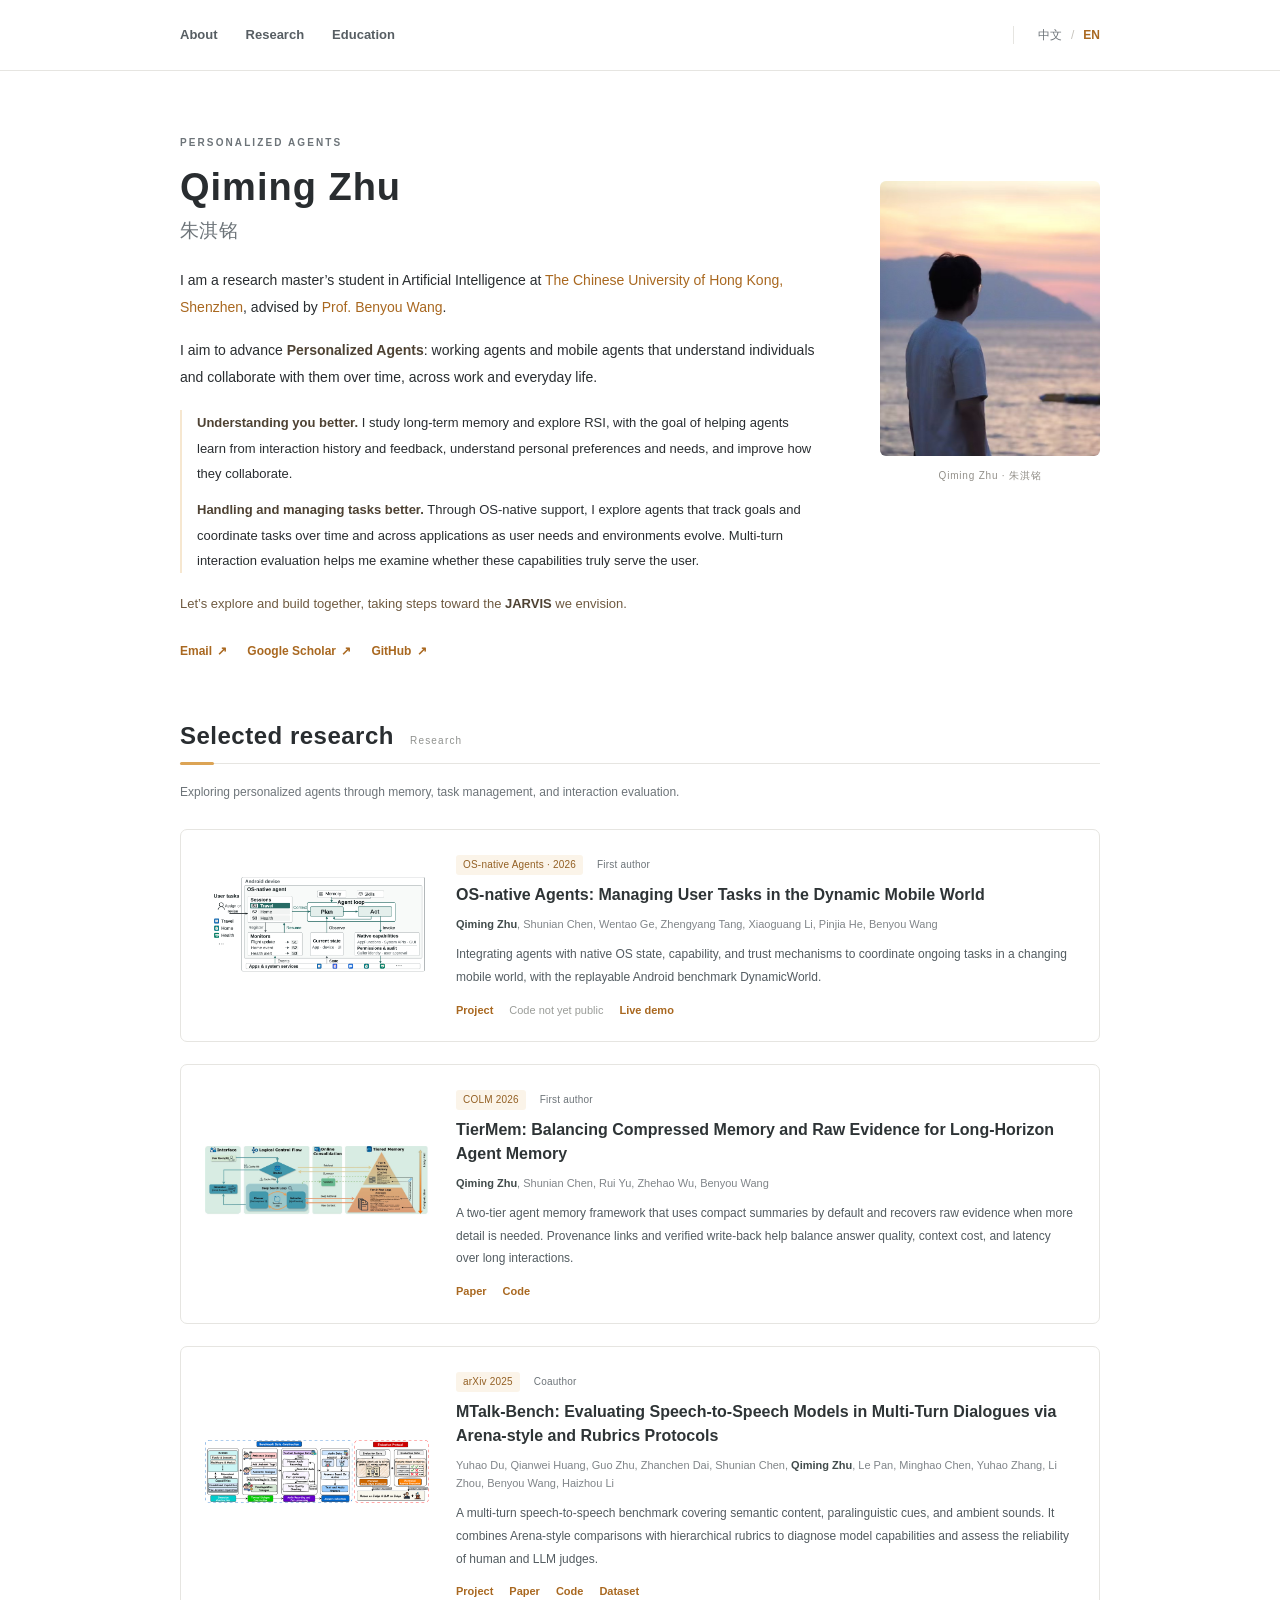
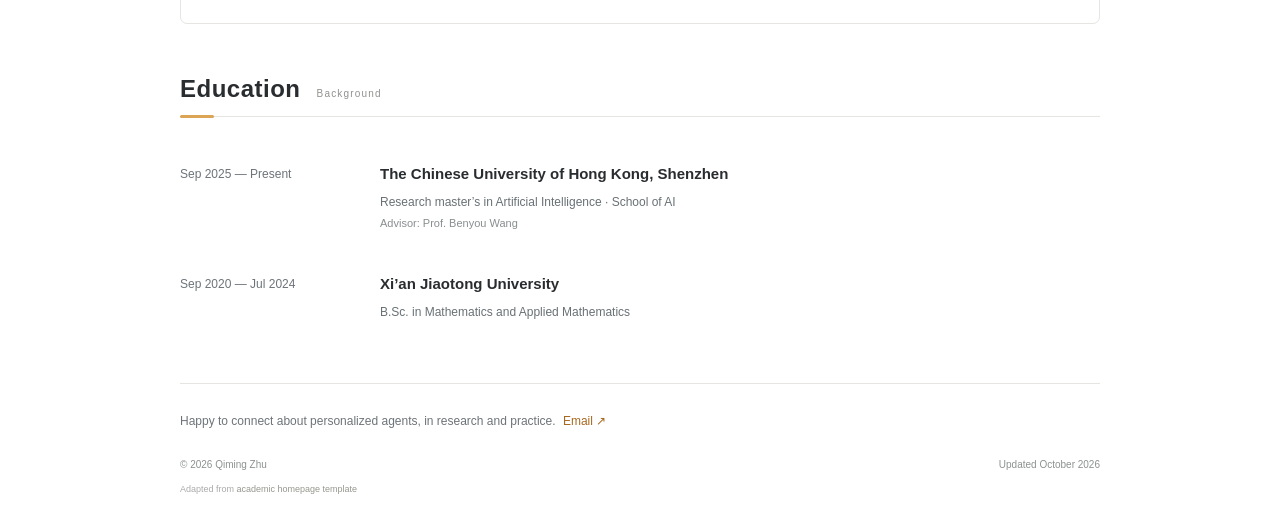
==== en/index.html @ 4de5be0f "Remove static citation count and retain the Scholar profile link" ====
<!doctype html>
<html lang="en" data-language="en">
<head>
  <meta charset="utf-8">
  <meta name="viewport" content="width=device-width, initial-scale=1">
  <meta name="color-scheme" content="light">
  <title>Qiming Zhu · 朱淇铭 | Personal website</title>
  <meta name="description" content="Qiming Zhu is an AI research master’s student at CUHK-Shenzhen, advancing personalized agents through memory, RSI, OS-native support, and multi-turn interaction evaluation.">
  <meta name="author" content="Qiming Zhu">
  <link rel="canonical" href="https://qiming-zhu.github.io/en/">
  <link rel="alternate" hreflang="zh-CN" href="https://qiming-zhu.github.io/">
  <link rel="alternate" hreflang="en" href="https://qiming-zhu.github.io/en/">
  <link rel="alternate" hreflang="x-default" href="https://qiming-zhu.github.io/">
  <meta property="og:type" content="profile">
  <meta property="og:title" content="Qiming Zhu · 朱淇铭">
  <meta property="og:description" content="Qiming Zhu is an AI research master’s student at CUHK-Shenzhen, advancing personalized agents through memory, RSI, OS-native support, and multi-turn interaction evaluation.">
  <meta property="og:url" content="https://qiming-zhu.github.io/en/">
  <meta property="og:image" content="https://qiming-zhu.github.io/images/me.jpg">
  <meta property="og:locale" content="en_US">
  <meta name="twitter:card" content="summary">
  <link rel="stylesheet" href="../stylesheet.css">
  <script type="application/ld+json">{"@context": "https://schema.org", "@type": "Person", "name": "Qiming Zhu", "alternateName": "朱淇铭", "url": "https://qiming-zhu.github.io/", "image": "https://qiming-zhu.github.io/images/me.jpg", "affiliation": {"@type": "CollegeOrUniversity", "name": "The Chinese University of Hong Kong, Shenzhen"}, "sameAs": ["https://github.com/Qiming-Zhu", "https://scholar.google.com/citations?user=vwQ1_0AAAAAJ"]}</script>
  <script>
  try {
    const explicit = new URL(location.href).searchParams.get('lang');
    const saved = localStorage.getItem('qiming-language');
    if (explicit === 'zh' || explicit === 'en') localStorage.setItem('qiming-language', explicit);
    else if ('en' === 'en') localStorage.setItem('qiming-language', 'en');
    else if (saved === 'en') location.replace('en/?lang=en' + location.hash);
  } catch (_) {}
  </script>
  <script src="../site.js" defer></script>
</head>
<body>
  <a class="skip-link" href="#main">Skip to main content</a>
  <header class="site-header"><div class="header-inner">
    <nav aria-label="Main navigation"><a href="#about">About</a><a href="#research">Research</a><a href="#education">Education</a></nav>
    <div class="language-switch" aria-label="Language">
      <a href="../?lang=zh" lang="zh-CN" data-language-link="zh" >中文</a>
      <span aria-hidden="true">/</span>
      <a href="?lang=en" lang="en" data-language-link="en" aria-current="page">EN</a>
    </div>
  </div></header>
  <main id="main" class="page">
    <section id="about" class="about-section" aria-labelledby="name">
      <div class="bio">
        <p class="eyebrow">PERSONALIZED AGENTS</p>
        <h1 id="name">Qiming Zhu<span class="other-name">朱淇铭</span></h1>
        <p>I am a research master’s student in Artificial Intelligence at <a href="https://www.cuhk.edu.cn/en" target="_blank" rel="noopener noreferrer">The Chinese University of Hong Kong, Shenzhen</a>, advised by <a href="https://wabyking.github.io/" target="_blank" rel="noopener noreferrer">Prof. Benyou Wang</a>.</p><p>I aim to advance <strong>Personalized Agents</strong>: working agents and mobile agents that understand individuals and collaborate with them over time, across work and everyday life.</p>
        <div class="motivation"><p><strong>Understanding you better.</strong> I study long-term memory and explore RSI, with the goal of helping agents learn from interaction history and feedback, understand personal preferences and needs, and improve how they collaborate.</p><p><strong>Handling and managing tasks better.</strong> Through OS-native support, I explore agents that track goals and coordinate tasks over time and across applications as user needs and environments evolve. Multi-turn interaction evaluation helps me examine whether these capabilities truly serve the user.</p></div>
        <p class="vision">Let’s explore and build together, taking steps toward the <strong>JARVIS</strong> we envision.</p>
        <div class="contact-links">
          <a href="mailto:225085006@link.cuhk.edu.cn">Email <span aria-hidden="true">↗</span></a>
          <a class="" href="https://scholar.google.com/citations?user=vwQ1_0AAAAAJ" target="_blank" rel="noopener noreferrer">Google Scholar <span aria-hidden="true">↗</span></a>
          <a class="" href="https://github.com/Qiming-Zhu" target="_blank" rel="noopener noreferrer">GitHub <span aria-hidden="true">↗</span></a>
        </div>
      </div>
      <figure class="portrait"><img src="../images/me.jpg" width="1212" height="808" alt="Qiming Zhu watching the sunset by the sea" fetchpriority="high"><figcaption>Qiming Zhu · 朱淇铭</figcaption></figure>
    </section>
    <section id="research" class="research-section" aria-labelledby="research-title">
      <div class="section-heading"><h2 id="research-title">Selected research</h2><span>Research</span></div>
      <p class="section-note">Exploring personalized agents through memory, task management, and interaction evaluation.</p>
      <div class="publications">
        <article class="publication" id="os-native">
          <a class="research-figure" href="../images/research/os-native-framework.png" data-lightbox aria-label="View full research figure: OS-native Agents">
            <img src="../images/research/os-native-framework.png" alt="OS-native Agent framework with persistent task sessions, native state monitors, cross-application capabilities, and authorization." loading="lazy" decoding="async" width="1698" height="780">
            <span class="figure-hint">Click to enlarge ↗</span>
          </a>
          <div class="publication-copy">
            <div class="paper-meta"><span>OS-native Agents · 2026</span><span>First author</span></div>
            <h3><a class="" href="https://qiming-zhu.github.io/OSNativeAgent-trajectories/" target="_blank" rel="noopener noreferrer">OS-native Agents: Managing User Tasks in the Dynamic Mobile World</a></h3>
            <p class="authors"><strong>Qiming Zhu</strong>, Shunian Chen, Wentao Ge, Zhengyang Tang, Xiaoguang Li, Pinjia He, Benyou Wang</p>
            <p class="summary">Integrating agents with native OS state, capability, and trust mechanisms to coordinate ongoing tasks in a changing mobile world, with the replayable Android benchmark DynamicWorld.</p>
            <div class="resource-links"><a class="resource-link" href="https://qiming-zhu.github.io/OSNativeAgent-trajectories/" target="_blank" rel="noopener noreferrer">Project</a><span class="link-unavailable">Code not yet public</span><a class="resource-link" href="https://qiming-zhu.github.io/OSNativeAgent-trajectories/demo/" target="_blank" rel="noopener noreferrer">Live demo</a></div>
          </div>
        </article>
        <article class="publication" id="tiermem">
          <a class="research-figure" href="../images/research/tiermem-overview.jpg" data-lightbox aria-label="View full research figure: TierMem">
            <img src="../images/research/tiermem-overview.jpg" alt="TierMem architecture linking summary memory to raw evidence with a router and consolidation loop." loading="lazy" decoding="async" width="1440" height="449">
            <span class="figure-hint">Click to enlarge ↗</span>
          </a>
          <div class="publication-copy">
            <div class="paper-meta"><span>COLM 2026</span><span>First author</span></div>
            <h3><a class="" href="https://openreview.net/forum?id=svKCa4itcd" target="_blank" rel="noopener noreferrer">TierMem: Balancing Compressed Memory and Raw Evidence for Long-Horizon Agent Memory</a></h3>
            <p class="authors"><strong>Qiming Zhu</strong>, Shunian Chen, Rui Yu, Zhehao Wu, Benyou Wang</p>
            <p class="summary">A two-tier agent memory framework that uses compact summaries by default and recovers raw evidence when more detail is needed. Provenance links and verified write-back help balance answer quality, context cost, and latency over long interactions.</p>
            <div class="resource-links"><a class="resource-link" href="https://openreview.net/forum?id=svKCa4itcd" target="_blank" rel="noopener noreferrer">Paper</a><a class="resource-link" href="https://github.com/FreedomIntelligence/Tiermem" target="_blank" rel="noopener noreferrer">Code</a></div>
          </div>
        </article>
        <article class="publication" id="mtalk">
          <a class="research-figure" href="../images/research/mtalk-overview.png" data-lightbox aria-label="View full research figure: MTalk-Bench">
            <img src="../images/research/mtalk-overview.png" alt="MTalk-Bench overview connecting speech-aware data construction with Arena-style and rubric-based evaluation." loading="lazy" decoding="async" width="1600" height="448">
            <span class="figure-hint">Click to enlarge ↗</span>
          </a>
          <div class="publication-copy">
            <div class="paper-meta"><span>arXiv 2025</span><span>Coauthor</span></div>
            <h3><a class="" href="https://arxiv.org/abs/2508.18240" target="_blank" rel="noopener noreferrer">MTalk-Bench: Evaluating Speech-to-Speech Models in Multi-Turn Dialogues via Arena-style and Rubrics Protocols</a></h3>
            <p class="authors">Yuhao Du, Qianwei Huang, Guo Zhu, Zhanchen Dai, Shunian Chen, <strong>Qiming Zhu</strong>, Le Pan, Minghao Chen, Yuhao Zhang, Li Zhou, Benyou Wang, Haizhou Li</p>
            <p class="summary">A multi-turn speech-to-speech benchmark covering semantic content, paralinguistic cues, and ambient sounds. It combines Arena-style comparisons with hierarchical rubrics to diagnose model capabilities and assess the reliability of human and LLM judges.</p>
            <div class="resource-links"><a class="resource-link" href="https://freedomintelligence.github.io/MTalk-Bench/" target="_blank" rel="noopener noreferrer">Project</a><a class="resource-link" href="https://arxiv.org/abs/2508.18240" target="_blank" rel="noopener noreferrer">Paper</a><a class="resource-link" href="https://github.com/FreedomIntelligence/MTalk-Bench" target="_blank" rel="noopener noreferrer">Code</a><a class="resource-link" href="https://huggingface.co/datasets/FreedomIntelligence/MTalk-Bench" target="_blank" rel="noopener noreferrer">Dataset</a></div>
          </div>
        </article></div>
    </section>
    <section id="education" class="education-section" aria-labelledby="education-title">
      <div class="section-heading"><h2 id="education-title">Education</h2><span>Background</span></div>
      <ol class="education-list"><li><time>Sep 2025 — Present</time><div><h3>The Chinese University of Hong Kong, Shenzhen</h3><p>Research master’s in Artificial Intelligence · School of AI</p><p class="advisor">Advisor: Prof. Benyou Wang</p></div></li><li><time>Sep 2020 — Jul 2024</time><div><h3>Xi’an Jiaotong University</h3><p>B.Sc. in Mathematics and Applied Mathematics</p></div></li></ol>
    </section>
    <footer class="site-footer">
      <p class="footer-contact">Happy to connect about personalized agents, in research and practice. <a href="mailto:225085006@link.cuhk.edu.cn">Email ↗</a></p>
      <div><span>© 2026 Qiming Zhu</span><span>Updated October 2026</span></div>
      <p class="template-credit">Adapted from <a class="" href="https://github.com/w-r-s/academic-homepage-template" target="_blank" rel="noopener noreferrer">academic homepage template</a></p>
    </footer>
  </main>
  <dialog id="image-viewer" aria-label="View full research figure"><button class="viewer-close" type="button" aria-label="Close image">×</button><img alt=""><p></p></dialog>
</body></html>
---- stylesheet.css ----
/* Adapted from w-r-s/academic-homepage-template: narrow academic layout,
   warm accent, portrait introduction, and illustrated publication rows. */
:root{--text:#292d30;--muted:#6d7479;--accent:#a96820;--accent-light:#f6e7d0;--line:#e6e5e1;--paper:#fff;--width:920px}
*{box-sizing:border-box}html{scroll-behavior:smooth;scroll-padding-top:100px}body{margin:0;background:var(--paper);color:var(--text);font-family:-apple-system,BlinkMacSystemFont,"Segoe UI","PingFang SC","Hiragino Sans GB","Microsoft YaHei",sans-serif;font-size:15px;line-height:1.85;-webkit-font-smoothing:antialiased}a{color:var(--accent);text-decoration:none;text-underline-offset:4px}a:hover{text-decoration:underline}button,a{-webkit-tap-highlight-color:transparent}button{font:inherit}a:focus-visible,button:focus-visible{outline:3px solid #ac6f2a;outline-offset:5px;border-radius:3px}img{max-width:100%;height:auto}strong{font-weight:600}p{margin:0 0 15px}.skip-link{position:fixed;top:-100px;left:16px;background:#fff;padding:8px 20px;z-index:30}.skip-link:focus{top:8px}.site-header{position:sticky;top:0;z-index:10;background:rgba(255,255,255,.96);border-bottom:1px solid var(--line);backdrop-filter:blur(12px)}.header-inner{max-width:var(--width);margin:auto;min-height:70px;display:flex;align-items:center;gap:32px}.site-header nav{margin-left:0;display:flex;gap:28px}.site-header nav a{font-size:13px;font-weight:550;color:#575e63}.language-switch{margin-left:auto;display:flex;gap:9px;align-items:center;font-size:12px;line-height:1.5;border-left:1px solid var(--line);padding-left:24px}.language-switch span{color:#c7c4bd}.language-switch a{color:var(--muted)}.language-switch a[aria-current]{color:var(--accent);font-weight:700}.page{max-width:var(--width);margin:0 auto;padding:0 0 32px}.about-section{display:grid;grid-template-columns:minmax(0,1fr) 220px;gap:64px;align-items:center;padding:64px 0 58px}.eyebrow{font-size:10px;letter-spacing:2.1px;color:var(--muted);margin-bottom:12px;font-weight:650;line-height:1.6}h1{font-size:38px;letter-spacing:1px;line-height:1.3;margin:0 0 23px;font-weight:680}.other-name{display:block;font-size:19px;font-weight:400;letter-spacing:.3px;color:var(--muted);margin-top:7px}.bio p:not(.eyebrow){font-size:14px;line-height:1.95}.bio strong{color:#4e4233}.contact-links{display:flex;flex-wrap:wrap;gap:10px 20px;margin-top:23px;font-size:12px;font-weight:600}.contact-links a{white-space:nowrap}.contact-links span{font-size:12px;margin-left:2px}.portrait{margin:0;align-self:center}.portrait img{width:220px;aspect-ratio:4/5;object-fit:cover;object-position:31% 50%;display:block;border-radius:6px}.portrait figcaption{font-size:10px;color:#93908a;text-align:center;letter-spacing:.8px;padding-top:11px}.section-heading{display:flex;align-items:baseline;gap:16px;border-bottom:1px solid var(--line);padding-bottom:12px}.section-heading h2{font-size:24px;letter-spacing:.5px;line-height:1.3;margin:0;font-weight:600;position:relative}.section-heading h2:after{content:"";position:absolute;bottom:-14px;left:0;width:34px;height:3px;background:#dca455;border-radius:3px}.section-heading>span{font-size:10px;letter-spacing:1.2px;color:#90928f}.section-note{font-size:12px;color:var(--muted);margin:17px 0 26px}.publication{display:grid;grid-template-columns:224px minmax(0,1fr);gap:27px;margin:0 0 22px;padding:25px 24px 23px;border:1px solid var(--line);border-radius:7px;background:#fff;scroll-margin-top:110px}.research-figure{display:flex;flex-direction:column;justify-content:center;align-self:stretch;gap:12px;min-width:0;transition:opacity .2s}.research-figure:hover{text-decoration:none;opacity:.82}.research-figure img{width:100%;max-height:168px;object-fit:contain;display:block}.figure-hint{font-size:9px;color:#8a8f8c;letter-spacing:.5px;text-align:center;opacity:0;transition:opacity .2s}.research-figure:hover .figure-hint,.research-figure:focus-visible .figure-hint{opacity:1}.paper-meta{display:flex;flex-wrap:wrap;align-items:center;gap:8px 14px;margin-bottom:8px;font-size:10px;line-height:1.4;color:var(--muted);letter-spacing:.2px}.paper-meta span:first-child{font-size:10px;background:#fbf4e9;color:#936024;padding:3px 7px;border-radius:3px}.publication h3{font-size:16px;font-weight:650;line-height:1.5;margin:0 0 8px;letter-spacing:0}.publication h3 a{color:#2e3436}.publication h3 a:hover{color:var(--accent)}.authors{font-size:11px;color:#808589;line-height:1.7;margin-bottom:9px;overflow-wrap:anywhere}.authors strong{color:#414b4b;font-weight:650}.summary{font-size:12px;line-height:1.9;margin:0 0 13px;color:#535c61}.resource-links{display:flex;flex-wrap:wrap;gap:8px 16px;font-size:11px;line-height:1.5;font-weight:600}.resource-link:hover{color:#81511c}.link-unavailable{color:#9b9d99;font-weight:400}.education-section{padding-top:27px}.education-list{padding:8px 0 0;margin:20px 0 0;list-style:none}.education-list li{display:grid;grid-template-columns:180px minmax(0,1fr);gap:20px;padding:16px 0 21px}.education-list time{color:var(--muted);font-size:12px;line-height:1.7;padding-top:3px;font-variant-numeric:tabular-nums}.education-list h3{font-size:15px;font-weight:600;line-height:1.7;margin:0 0 4px}.education-list p{font-size:12px;color:#697175;margin:0;line-height:1.9}.education-list .advisor{color:#888e8f;font-size:11px}.site-footer{margin-top:38px;border-top:1px solid var(--line);padding-top:26px;color:#8c918f;font-size:10px}.footer-contact{font-size:12px;color:#6d7479;margin-bottom:24px}.footer-contact a{white-space:nowrap;margin-left:4px}.site-footer>div{display:flex;justify-content:space-between;gap:12px}.template-credit{font-size:9px;margin:7px 0 0;color:#aaa}.template-credit a{color:#96968f}dialog{border:1px solid #ddd;border-radius:8px;padding:45px 22px 18px;max-width:min(1200px,94vw);width:max-content;max-height:94dvh;background:#fff;box-shadow:0 20px 80px #0003}dialog::backdrop{background:#1e242bd1;backdrop-filter:blur(5px)}dialog>img{max-height:77dvh;width:auto;max-width:100%;object-fit:contain;display:block;margin:auto}dialog>p{font-size:12px;text-align:center;color:var(--muted);max-width:800px;margin:12px auto 0;line-height:1.7}.viewer-close{position:absolute;right:9px;top:6px;width:36px;height:36px;line-height:1;display:grid;place-items:center;font-size:25px;background:none;border:0;color:#555;cursor:pointer}.viewer-close:hover{color:var(--accent)}body.viewer-open{overflow:hidden}
@media(min-width:1500px){.about-section{padding-top:80px;padding-bottom:70px}}
@media(max-width:1000px){.header-inner,.page{margin-left:34px;margin-right:34px}.about-section{gap:40px}}
@media(max-width:700px){body{font-size:14px}.header-inner,.page{margin-left:22px;margin-right:22px}.header-inner{min-height:62px;gap:18px}.site-header nav{gap:18px}.language-switch{padding-left:16px;gap:6px}.about-section{padding-top:38px;padding-bottom:40px;gap:24px;grid-template-columns:minmax(0,1fr) 126px;align-items:start}.portrait{margin-top:32px;align-self:start}.portrait img{width:126px}.portrait figcaption{display:none}.eyebrow{font-size:8px;letter-spacing:1.4px}h1{font-size:30px;margin-bottom:18px}.other-name{font-size:16px}.bio p:not(.eyebrow){font-size:13px;line-height:1.9}.contact-links{gap:9px 14px;margin-top:20px;font-size:11px}.section-heading h2{font-size:22px}.publication{grid-template-columns:1fr;gap:18px;padding:21px 19px 23px;margin-bottom:18px}.research-figure{padding:8px 0 3px}.research-figure img{max-height:210px;width:100%;object-fit:contain}.figure-hint{opacity:1;font-size:9px}.publication h3{font-size:16px}.authors{font-size:11px}.summary{font-size:13px}.resource-links{font-size:12px;gap:10px 18px}.paper-meta{font-size:11px;margin-bottom:9px}.education-list li{grid-template-columns:1fr;gap:5px;padding:13px 0 22px}.education-list time{font-size:11px}.education-list h3{font-size:14px}.education-section{padding-top:20px}.site-footer{margin-top:22px}.footer-contact{font-size:12px}.section-note{font-size:11px}}
@media(max-width:460px){.header-inner,.page{margin-left:18px;margin-right:18px}.header-inner{gap:12px}.site-header nav{gap:12px}.site-header nav a{font-size:12px}.language-switch{font-size:11px;padding-left:12px}.about-section{grid-template-columns:1fr;gap:18px;position:relative;padding-top:34px}.bio{display:contents}.eyebrow{grid-column:1;padding-right:100px;margin:0}h1{grid-column:1;padding-right:100px;margin:0 0 12px;min-height:71px;font-size:31px}.other-name{font-size:15px}.portrait{position:absolute;top:34px;right:0;width:88px;margin:0}.portrait img{width:88px;aspect-ratio:4/5}.bio p:not(.eyebrow){grid-column:1;margin-bottom:0}.contact-links{grid-column:1;margin-top:2px}.section-heading>span{font-size:9px;letter-spacing:.7px}.publication{padding:20px 17px}.publication h3{font-size:15px}.site-footer>div{font-size:9px}.section-note{margin-bottom:21px}}
@media(prefers-reduced-motion:reduce){html{scroll-behavior:auto}*,*:before,*:after{transition:none!important;animation:none!important}}

/* Research motivation: a compact continuation of the personal introduction. */
.motivation{border-left:2px solid var(--accent-light);padding-left:15px;margin:19px 0 17px}.bio .motivation p{font-size:13px;line-height:1.95;margin-bottom:11px}.bio .motivation p:last-child{margin-bottom:0}.bio p.vision{font-size:13px;color:#6f5a40;margin-top:18px}.about-section:has(.motivation){align-items:start}.about-section:has(.motivation) .portrait{align-self:start;margin-top:46px}@media(max-width:700px){.bio .motivation p{font-size:12px}.motivation{padding-left:12px;margin:0}.about-section:has(.motivation) .portrait{margin-top:32px}}@media(max-width:460px){.motivation{grid-column:1;margin:2px 0}.bio p.vision{grid-column:1;margin-top:0}.about-section:has(.motivation) .portrait{margin-top:0}}
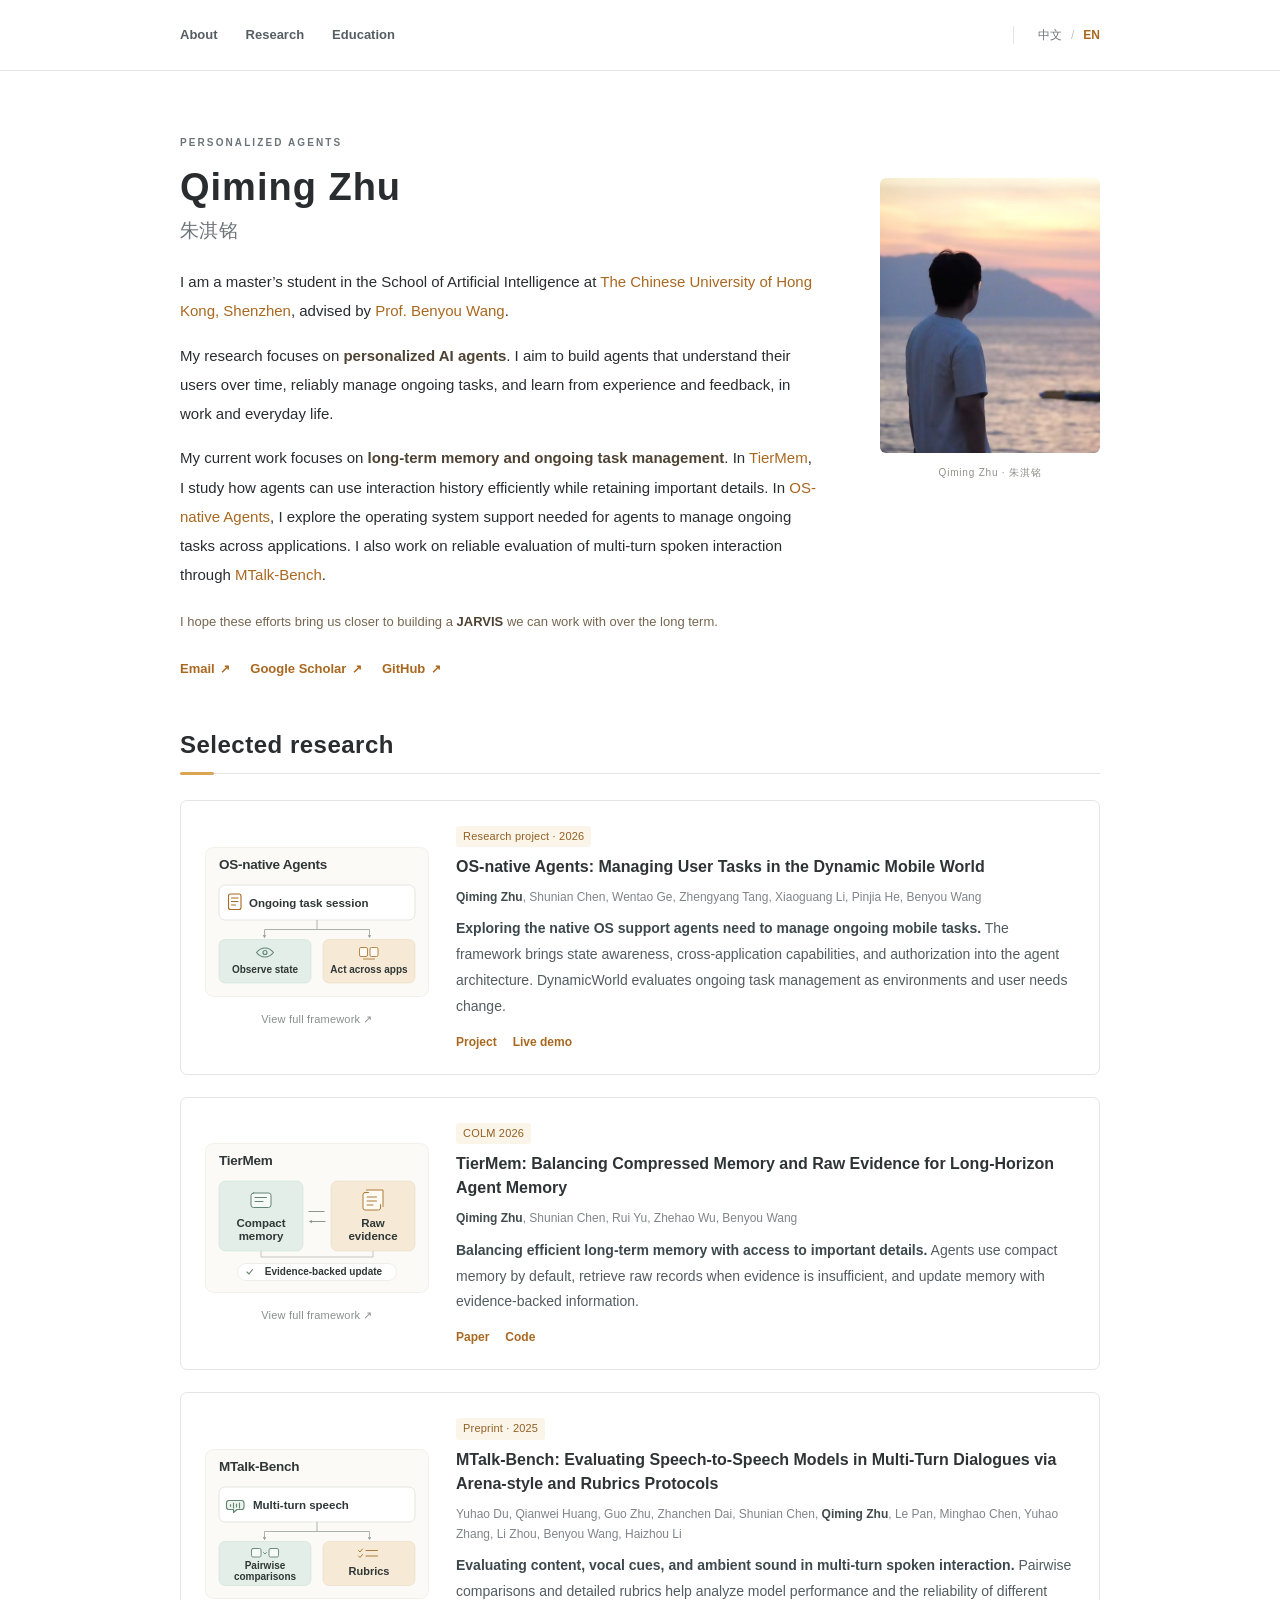
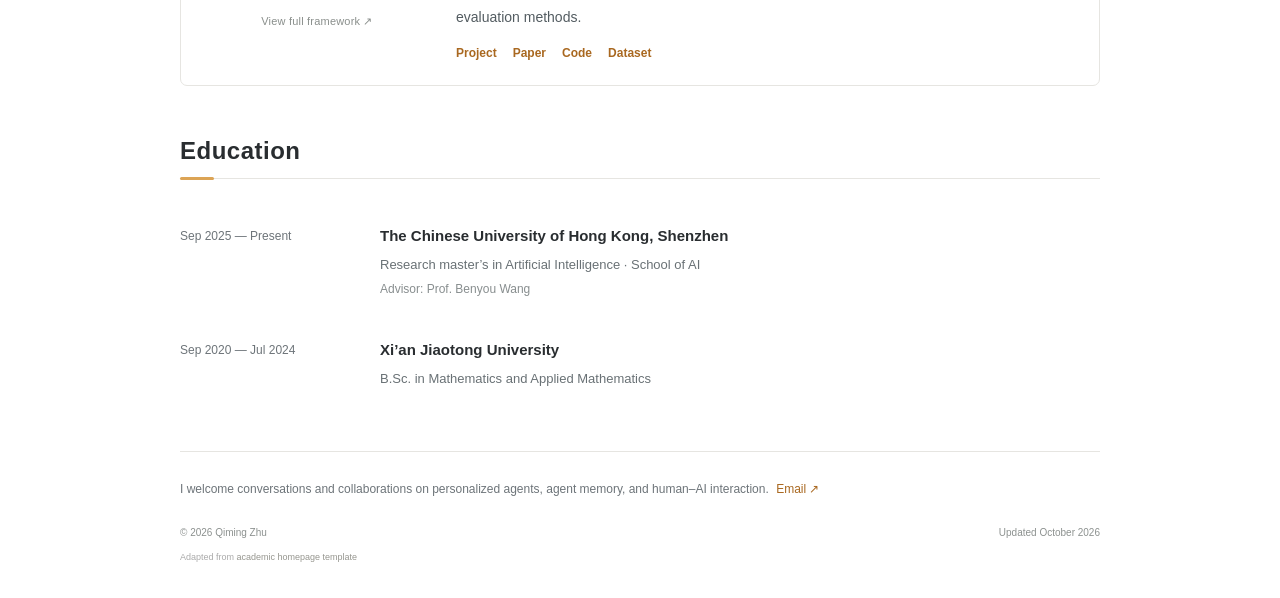
==== commit 92948564: "Clarify research narrative and improve bilingual research cards" ====
--- a/en/index.html
+++ b/en/index.html
@@ -5,7 +5,7 @@
   <meta name="viewport" content="width=device-width, initial-scale=1">
   <meta name="color-scheme" content="light">
   <title>Qiming Zhu · 朱淇铭 | Personal website</title>
-  <meta name="description" content="Qiming Zhu is an AI research master’s student at CUHK-Shenzhen, advancing personalized agents through memory, RSI, OS-native support, and multi-turn interaction evaluation.">
+  <meta name="description" content="Qiming Zhu is a master’s student at CUHK-Shenzhen researching personalized AI agents, with a focus on long-term memory, ongoing task management, and multi-turn interaction evaluation.">
   <meta name="author" content="Qiming Zhu">
   <link rel="canonical" href="https://qiming-zhu.github.io/en/">
   <link rel="alternate" hreflang="zh-CN" href="https://qiming-zhu.github.io/">
@@ -13,7 +13,7 @@
   <link rel="alternate" hreflang="x-default" href="https://qiming-zhu.github.io/">
   <meta property="og:type" content="profile">
   <meta property="og:title" content="Qiming Zhu · 朱淇铭">
-  <meta property="og:description" content="Qiming Zhu is an AI research master’s student at CUHK-Shenzhen, advancing personalized agents through memory, RSI, OS-native support, and multi-turn interaction evaluation.">
+  <meta property="og:description" content="Qiming Zhu is a master’s student at CUHK-Shenzhen researching personalized AI agents, with a focus on long-term memory, ongoing task management, and multi-turn interaction evaluation.">
   <meta property="og:url" content="https://qiming-zhu.github.io/en/">
   <meta property="og:image" content="https://qiming-zhu.github.io/images/me.jpg">
   <meta property="og:locale" content="en_US">
@@ -46,9 +46,9 @@
       <div class="bio">
         <p class="eyebrow">PERSONALIZED AGENTS</p>
         <h1 id="name">Qiming Zhu<span class="other-name">朱淇铭</span></h1>
-        <p>I am a research master’s student in Artificial Intelligence at <a href="https://www.cuhk.edu.cn/en" target="_blank" rel="noopener noreferrer">The Chinese University of Hong Kong, Shenzhen</a>, advised by <a href="https://wabyking.github.io/" target="_blank" rel="noopener noreferrer">Prof. Benyou Wang</a>.</p><p>I aim to advance <strong>Personalized Agents</strong>: working agents and mobile agents that understand individuals and collaborate with them over time, across work and everyday life.</p>
-        <div class="motivation"><p><strong>Understanding you better.</strong> I study long-term memory and explore RSI, with the goal of helping agents learn from interaction history and feedback, understand personal preferences and needs, and improve how they collaborate.</p><p><strong>Handling and managing tasks better.</strong> Through OS-native support, I explore agents that track goals and coordinate tasks over time and across applications as user needs and environments evolve. Multi-turn interaction evaluation helps me examine whether these capabilities truly serve the user.</p></div>
-        <p class="vision">Let’s explore and build together, taking steps toward the <strong>JARVIS</strong> we envision.</p>
+        <p>I am a master’s student in the School of Artificial Intelligence at <a href="https://www.cuhk.edu.cn/en" target="_blank" rel="noopener noreferrer">The Chinese University of Hong Kong, Shenzhen</a>, advised by <a href="https://wabyking.github.io/" target="_blank" rel="noopener noreferrer">Prof. Benyou Wang</a>.</p><p>My research focuses on <strong>personalized AI agents</strong>. I aim to build agents that understand their users over time, reliably manage ongoing tasks, and learn from experience and feedback, in work and everyday life.</p>
+        <p class="current-work">My current work focuses on <strong>long-term memory and ongoing task management</strong>. In <a href="#tiermem">TierMem</a>, I study how agents can use interaction history efficiently while retaining important details. In <a href="#os-native">OS-native Agents</a>, I explore the operating system support needed for agents to manage ongoing tasks across applications. I also work on reliable evaluation of multi-turn spoken interaction through <a href="#mtalk">MTalk-Bench</a>.</p>
+        <p class="vision">I hope these efforts bring us closer to building a <strong>JARVIS</strong> we can work with over the long term.</p>
         <div class="contact-links">
           <a href="mailto:225085006@link.cuhk.edu.cn">Email <span aria-hidden="true">↗</span></a>
           <a class="" href="https://scholar.google.com/citations?user=vwQ1_0AAAAAJ" target="_blank" rel="noopener noreferrer">Google Scholar <span aria-hidden="true">↗</span></a>
@@ -58,55 +58,54 @@
       <figure class="portrait"><img src="../images/me.jpg" width="1212" height="808" alt="Qiming Zhu watching the sunset by the sea" fetchpriority="high"><figcaption>Qiming Zhu · 朱淇铭</figcaption></figure>
     </section>
     <section id="research" class="research-section" aria-labelledby="research-title">
-      <div class="section-heading"><h2 id="research-title">Selected research</h2><span>Research</span></div>
-      <p class="section-note">Exploring personalized agents through memory, task management, and interaction evaluation.</p>
+      <div class="section-heading"><h2 id="research-title">Selected research</h2></div>
       <div class="publications">
         <article class="publication" id="os-native">
-          <a class="research-figure" href="../images/research/os-native-framework.png" data-lightbox aria-label="View full research figure: OS-native Agents">
-            <img src="../images/research/os-native-framework.png" alt="OS-native Agent framework with persistent task sessions, native state monitors, cross-application capabilities, and authorization." loading="lazy" decoding="async" width="1698" height="780">
-            <span class="figure-hint">Click to enlarge ↗</span>
+          <a class="research-figure" href="../images/research/os-native-framework.png" data-lightbox data-figure-caption="OS-native Agent framework with persistent task sessions, native state monitors, cross-application capabilities, and authorization." aria-label="View full research figure: OS-native Agents">
+            <img src="../images/research/os-native-thumbnail.svg" alt="Conceptual overview: an ongoing task session observes changes and acts across applications." loading="lazy" decoding="async" width="448" height="300">
+            <span class="figure-hint">View full framework ↗</span>
           </a>
           <div class="publication-copy">
-            <div class="paper-meta"><span>OS-native Agents · 2026</span><span>First author</span></div>
+            <div class="paper-meta"><span>Research project · 2026</span></div>
             <h3><a class="" href="https://qiming-zhu.github.io/OSNativeAgent-trajectories/" target="_blank" rel="noopener noreferrer">OS-native Agents: Managing User Tasks in the Dynamic Mobile World</a></h3>
             <p class="authors"><strong>Qiming Zhu</strong>, Shunian Chen, Wentao Ge, Zhengyang Tang, Xiaoguang Li, Pinjia He, Benyou Wang</p>
-            <p class="summary">Integrating agents with native OS state, capability, and trust mechanisms to coordinate ongoing tasks in a changing mobile world, with the replayable Android benchmark DynamicWorld.</p>
-            <div class="resource-links"><a class="resource-link" href="https://qiming-zhu.github.io/OSNativeAgent-trajectories/" target="_blank" rel="noopener noreferrer">Project</a><span class="link-unavailable">Code not yet public</span><a class="resource-link" href="https://qiming-zhu.github.io/OSNativeAgent-trajectories/demo/" target="_blank" rel="noopener noreferrer">Live demo</a></div>
+            <p class="summary"><strong>Exploring the native OS support agents need to manage ongoing mobile tasks.</strong> The framework brings state awareness, cross-application capabilities, and authorization into the agent architecture. DynamicWorld evaluates ongoing task management as environments and user needs change.</p>
+            <div class="resource-links"><a class="resource-link" href="https://qiming-zhu.github.io/OSNativeAgent-trajectories/" target="_blank" rel="noopener noreferrer">Project</a><a class="resource-link" href="https://qiming-zhu.github.io/OSNativeAgent-trajectories/demo/" target="_blank" rel="noopener noreferrer">Live demo</a></div>
           </div>
         </article>
         <article class="publication" id="tiermem">
-          <a class="research-figure" href="../images/research/tiermem-overview.jpg" data-lightbox aria-label="View full research figure: TierMem">
-            <img src="../images/research/tiermem-overview.jpg" alt="TierMem architecture linking summary memory to raw evidence with a router and consolidation loop." loading="lazy" decoding="async" width="1440" height="449">
-            <span class="figure-hint">Click to enlarge ↗</span>
+          <a class="research-figure" href="../images/research/tiermem-overview.jpg" data-lightbox data-figure-caption="TierMem architecture linking summary memory to raw evidence with a router and consolidation loop." aria-label="View full research figure: TierMem">
+            <img src="../images/research/tiermem-thumbnail.svg" alt="Conceptual overview: compact memory connects to raw evidence through retrieval and evidence-backed updates." loading="lazy" decoding="async" width="448" height="300">
+            <span class="figure-hint">View full framework ↗</span>
           </a>
           <div class="publication-copy">
-            <div class="paper-meta"><span>COLM 2026</span><span>First author</span></div>
+            <div class="paper-meta"><span>COLM 2026</span></div>
             <h3><a class="" href="https://openreview.net/forum?id=svKCa4itcd" target="_blank" rel="noopener noreferrer">TierMem: Balancing Compressed Memory and Raw Evidence for Long-Horizon Agent Memory</a></h3>
             <p class="authors"><strong>Qiming Zhu</strong>, Shunian Chen, Rui Yu, Zhehao Wu, Benyou Wang</p>
-            <p class="summary">A two-tier agent memory framework that uses compact summaries by default and recovers raw evidence when more detail is needed. Provenance links and verified write-back help balance answer quality, context cost, and latency over long interactions.</p>
+            <p class="summary"><strong>Balancing efficient long-term memory with access to important details.</strong> Agents use compact memory by default, retrieve raw records when evidence is insufficient, and update memory with evidence-backed information.</p>
             <div class="resource-links"><a class="resource-link" href="https://openreview.net/forum?id=svKCa4itcd" target="_blank" rel="noopener noreferrer">Paper</a><a class="resource-link" href="https://github.com/FreedomIntelligence/Tiermem" target="_blank" rel="noopener noreferrer">Code</a></div>
           </div>
         </article>
         <article class="publication" id="mtalk">
-          <a class="research-figure" href="../images/research/mtalk-overview.png" data-lightbox aria-label="View full research figure: MTalk-Bench">
-            <img src="../images/research/mtalk-overview.png" alt="MTalk-Bench overview connecting speech-aware data construction with Arena-style and rubric-based evaluation." loading="lazy" decoding="async" width="1600" height="448">
-            <span class="figure-hint">Click to enlarge ↗</span>
+          <a class="research-figure" href="../images/research/mtalk-overview.png" data-lightbox data-figure-caption="MTalk-Bench overview connecting speech-aware data construction with Arena-style and rubric-based evaluation." aria-label="View full research figure: MTalk-Bench">
+            <img src="../images/research/mtalk-thumbnail.svg" alt="Conceptual overview: multi-turn speech is evaluated through pairwise comparisons and rubrics." loading="lazy" decoding="async" width="448" height="300">
+            <span class="figure-hint">View full framework ↗</span>
           </a>
           <div class="publication-copy">
-            <div class="paper-meta"><span>arXiv 2025</span><span>Coauthor</span></div>
+            <div class="paper-meta"><span>Preprint · 2025</span></div>
             <h3><a class="" href="https://arxiv.org/abs/2508.18240" target="_blank" rel="noopener noreferrer">MTalk-Bench: Evaluating Speech-to-Speech Models in Multi-Turn Dialogues via Arena-style and Rubrics Protocols</a></h3>
             <p class="authors">Yuhao Du, Qianwei Huang, Guo Zhu, Zhanchen Dai, Shunian Chen, <strong>Qiming Zhu</strong>, Le Pan, Minghao Chen, Yuhao Zhang, Li Zhou, Benyou Wang, Haizhou Li</p>
-            <p class="summary">A multi-turn speech-to-speech benchmark covering semantic content, paralinguistic cues, and ambient sounds. It combines Arena-style comparisons with hierarchical rubrics to diagnose model capabilities and assess the reliability of human and LLM judges.</p>
+            <p class="summary"><strong>Evaluating content, vocal cues, and ambient sound in multi-turn spoken interaction.</strong> Pairwise comparisons and detailed rubrics help analyze model performance and the reliability of different evaluation methods.</p>
             <div class="resource-links"><a class="resource-link" href="https://freedomintelligence.github.io/MTalk-Bench/" target="_blank" rel="noopener noreferrer">Project</a><a class="resource-link" href="https://arxiv.org/abs/2508.18240" target="_blank" rel="noopener noreferrer">Paper</a><a class="resource-link" href="https://github.com/FreedomIntelligence/MTalk-Bench" target="_blank" rel="noopener noreferrer">Code</a><a class="resource-link" href="https://huggingface.co/datasets/FreedomIntelligence/MTalk-Bench" target="_blank" rel="noopener noreferrer">Dataset</a></div>
           </div>
         </article></div>
     </section>
     <section id="education" class="education-section" aria-labelledby="education-title">
-      <div class="section-heading"><h2 id="education-title">Education</h2><span>Background</span></div>
+      <div class="section-heading"><h2 id="education-title">Education</h2></div>
       <ol class="education-list"><li><time>Sep 2025 — Present</time><div><h3>The Chinese University of Hong Kong, Shenzhen</h3><p>Research master’s in Artificial Intelligence · School of AI</p><p class="advisor">Advisor: Prof. Benyou Wang</p></div></li><li><time>Sep 2020 — Jul 2024</time><div><h3>Xi’an Jiaotong University</h3><p>B.Sc. in Mathematics and Applied Mathematics</p></div></li></ol>
     </section>
     <footer class="site-footer">
-      <p class="footer-contact">Happy to connect about personalized agents, in research and practice. <a href="mailto:225085006@link.cuhk.edu.cn">Email ↗</a></p>
+      <p class="footer-contact">I welcome conversations and collaborations on personalized agents, agent memory, and human–AI interaction. <a href="mailto:225085006@link.cuhk.edu.cn">Email ↗</a></p>
       <div><span>© 2026 Qiming Zhu</span><span>Updated October 2026</span></div>
       <p class="template-credit">Adapted from <a class="" href="https://github.com/w-r-s/academic-homepage-template" target="_blank" rel="noopener noreferrer">academic homepage template</a></p>
     </footer>
--- a/stylesheet.css
+++ b/stylesheet.css
@@ -1,12 +1,12 @@
 /* Adapted from w-r-s/academic-homepage-template: narrow academic layout,
    warm accent, portrait introduction, and illustrated publication rows. */
 :root{--text:#292d30;--muted:#6d7479;--accent:#a96820;--accent-light:#f6e7d0;--line:#e6e5e1;--paper:#fff;--width:920px}
-*{box-sizing:border-box}html{scroll-behavior:smooth;scroll-padding-top:100px}body{margin:0;background:var(--paper);color:var(--text);font-family:-apple-system,BlinkMacSystemFont,"Segoe UI","PingFang SC","Hiragino Sans GB","Microsoft YaHei",sans-serif;font-size:15px;line-height:1.85;-webkit-font-smoothing:antialiased}a{color:var(--accent);text-decoration:none;text-underline-offset:4px}a:hover{text-decoration:underline}button,a{-webkit-tap-highlight-color:transparent}button{font:inherit}a:focus-visible,button:focus-visible{outline:3px solid #ac6f2a;outline-offset:5px;border-radius:3px}img{max-width:100%;height:auto}strong{font-weight:600}p{margin:0 0 15px}.skip-link{position:fixed;top:-100px;left:16px;background:#fff;padding:8px 20px;z-index:30}.skip-link:focus{top:8px}.site-header{position:sticky;top:0;z-index:10;background:rgba(255,255,255,.96);border-bottom:1px solid var(--line);backdrop-filter:blur(12px)}.header-inner{max-width:var(--width);margin:auto;min-height:70px;display:flex;align-items:center;gap:32px}.site-header nav{margin-left:0;display:flex;gap:28px}.site-header nav a{font-size:13px;font-weight:550;color:#575e63}.language-switch{margin-left:auto;display:flex;gap:9px;align-items:center;font-size:12px;line-height:1.5;border-left:1px solid var(--line);padding-left:24px}.language-switch span{color:#c7c4bd}.language-switch a{color:var(--muted)}.language-switch a[aria-current]{color:var(--accent);font-weight:700}.page{max-width:var(--width);margin:0 auto;padding:0 0 32px}.about-section{display:grid;grid-template-columns:minmax(0,1fr) 220px;gap:64px;align-items:center;padding:64px 0 58px}.eyebrow{font-size:10px;letter-spacing:2.1px;color:var(--muted);margin-bottom:12px;font-weight:650;line-height:1.6}h1{font-size:38px;letter-spacing:1px;line-height:1.3;margin:0 0 23px;font-weight:680}.other-name{display:block;font-size:19px;font-weight:400;letter-spacing:.3px;color:var(--muted);margin-top:7px}.bio p:not(.eyebrow){font-size:14px;line-height:1.95}.bio strong{color:#4e4233}.contact-links{display:flex;flex-wrap:wrap;gap:10px 20px;margin-top:23px;font-size:12px;font-weight:600}.contact-links a{white-space:nowrap}.contact-links span{font-size:12px;margin-left:2px}.portrait{margin:0;align-self:center}.portrait img{width:220px;aspect-ratio:4/5;object-fit:cover;object-position:31% 50%;display:block;border-radius:6px}.portrait figcaption{font-size:10px;color:#93908a;text-align:center;letter-spacing:.8px;padding-top:11px}.section-heading{display:flex;align-items:baseline;gap:16px;border-bottom:1px solid var(--line);padding-bottom:12px}.section-heading h2{font-size:24px;letter-spacing:.5px;line-height:1.3;margin:0;font-weight:600;position:relative}.section-heading h2:after{content:"";position:absolute;bottom:-14px;left:0;width:34px;height:3px;background:#dca455;border-radius:3px}.section-heading>span{font-size:10px;letter-spacing:1.2px;color:#90928f}.section-note{font-size:12px;color:var(--muted);margin:17px 0 26px}.publication{display:grid;grid-template-columns:224px minmax(0,1fr);gap:27px;margin:0 0 22px;padding:25px 24px 23px;border:1px solid var(--line);border-radius:7px;background:#fff;scroll-margin-top:110px}.research-figure{display:flex;flex-direction:column;justify-content:center;align-self:stretch;gap:12px;min-width:0;transition:opacity .2s}.research-figure:hover{text-decoration:none;opacity:.82}.research-figure img{width:100%;max-height:168px;object-fit:contain;display:block}.figure-hint{font-size:9px;color:#8a8f8c;letter-spacing:.5px;text-align:center;opacity:0;transition:opacity .2s}.research-figure:hover .figure-hint,.research-figure:focus-visible .figure-hint{opacity:1}.paper-meta{display:flex;flex-wrap:wrap;align-items:center;gap:8px 14px;margin-bottom:8px;font-size:10px;line-height:1.4;color:var(--muted);letter-spacing:.2px}.paper-meta span:first-child{font-size:10px;background:#fbf4e9;color:#936024;padding:3px 7px;border-radius:3px}.publication h3{font-size:16px;font-weight:650;line-height:1.5;margin:0 0 8px;letter-spacing:0}.publication h3 a{color:#2e3436}.publication h3 a:hover{color:var(--accent)}.authors{font-size:11px;color:#808589;line-height:1.7;margin-bottom:9px;overflow-wrap:anywhere}.authors strong{color:#414b4b;font-weight:650}.summary{font-size:12px;line-height:1.9;margin:0 0 13px;color:#535c61}.resource-links{display:flex;flex-wrap:wrap;gap:8px 16px;font-size:11px;line-height:1.5;font-weight:600}.resource-link:hover{color:#81511c}.link-unavailable{color:#9b9d99;font-weight:400}.education-section{padding-top:27px}.education-list{padding:8px 0 0;margin:20px 0 0;list-style:none}.education-list li{display:grid;grid-template-columns:180px minmax(0,1fr);gap:20px;padding:16px 0 21px}.education-list time{color:var(--muted);font-size:12px;line-height:1.7;padding-top:3px;font-variant-numeric:tabular-nums}.education-list h3{font-size:15px;font-weight:600;line-height:1.7;margin:0 0 4px}.education-list p{font-size:12px;color:#697175;margin:0;line-height:1.9}.education-list .advisor{color:#888e8f;font-size:11px}.site-footer{margin-top:38px;border-top:1px solid var(--line);padding-top:26px;color:#8c918f;font-size:10px}.footer-contact{font-size:12px;color:#6d7479;margin-bottom:24px}.footer-contact a{white-space:nowrap;margin-left:4px}.site-footer>div{display:flex;justify-content:space-between;gap:12px}.template-credit{font-size:9px;margin:7px 0 0;color:#aaa}.template-credit a{color:#96968f}dialog{border:1px solid #ddd;border-radius:8px;padding:45px 22px 18px;max-width:min(1200px,94vw);width:max-content;max-height:94dvh;background:#fff;box-shadow:0 20px 80px #0003}dialog::backdrop{background:#1e242bd1;backdrop-filter:blur(5px)}dialog>img{max-height:77dvh;width:auto;max-width:100%;object-fit:contain;display:block;margin:auto}dialog>p{font-size:12px;text-align:center;color:var(--muted);max-width:800px;margin:12px auto 0;line-height:1.7}.viewer-close{position:absolute;right:9px;top:6px;width:36px;height:36px;line-height:1;display:grid;place-items:center;font-size:25px;background:none;border:0;color:#555;cursor:pointer}.viewer-close:hover{color:var(--accent)}body.viewer-open{overflow:hidden}
+*{box-sizing:border-box}html{scroll-behavior:smooth;scroll-padding-top:100px}body{margin:0;background:var(--paper);color:var(--text);font-family:-apple-system,BlinkMacSystemFont,"Segoe UI","PingFang SC","Hiragino Sans GB","Microsoft YaHei",sans-serif;font-size:15px;line-height:1.85;-webkit-font-smoothing:antialiased}a{color:var(--accent);text-decoration:none;text-underline-offset:4px}a:hover{text-decoration:underline}button,a{-webkit-tap-highlight-color:transparent}button{font:inherit}a:focus-visible,button:focus-visible{outline:3px solid #ac6f2a;outline-offset:5px;border-radius:3px}img{max-width:100%;height:auto}strong{font-weight:600}p{margin:0 0 15px}.skip-link{position:fixed;top:-100px;left:16px;background:#fff;padding:8px 20px;z-index:30}.skip-link:focus{top:8px}.site-header{position:sticky;top:0;z-index:10;background:rgba(255,255,255,.96);border-bottom:1px solid var(--line);backdrop-filter:blur(12px)}.header-inner{max-width:var(--width);margin:auto;min-height:70px;display:flex;align-items:center;gap:32px}.site-header nav{margin-left:0;display:flex;gap:28px}.site-header nav a{font-size:13px;font-weight:550;color:#575e63}.language-switch{margin-left:auto;display:flex;gap:9px;align-items:center;font-size:12px;line-height:1.5;border-left:1px solid var(--line);padding-left:24px}.language-switch span{color:#c7c4bd}.language-switch a{color:var(--muted)}.language-switch a[aria-current]{color:var(--accent);font-weight:700}.page{max-width:var(--width);margin:0 auto;padding:0 0 32px}.about-section{display:grid;grid-template-columns:minmax(0,1fr) 220px;gap:64px;align-items:start;padding:64px 0 48px}.eyebrow{font-size:10px;letter-spacing:2.1px;color:var(--muted);margin-bottom:12px;font-weight:650;line-height:1.6}h1{font-size:38px;letter-spacing:1px;line-height:1.3;margin:0 0 23px;font-weight:680}.other-name{display:block;font-size:19px;font-weight:400;letter-spacing:.3px;color:var(--muted);margin-top:7px}.bio p:not(.eyebrow){font-size:15px;line-height:1.95}.bio strong{color:#4e4233}.contact-links{display:flex;flex-wrap:wrap;gap:10px 20px;margin-top:23px;font-size:13px;font-weight:600}.contact-links a{white-space:nowrap}.contact-links span{font-size:12px;margin-left:2px}.portrait{margin:43px 0 0;align-self:start}.portrait img{width:220px;aspect-ratio:4/5;object-fit:cover;object-position:31% 50%;display:block;border-radius:6px}.portrait figcaption{font-size:10px;color:#93908a;text-align:center;letter-spacing:.8px;padding-top:11px}.section-heading{display:flex;align-items:baseline;gap:16px;border-bottom:1px solid var(--line);padding-bottom:12px}.section-heading h2{font-size:24px;letter-spacing:.5px;line-height:1.3;margin:0;font-weight:600;position:relative}.section-heading h2:after{content:"";position:absolute;bottom:-14px;left:0;width:34px;height:3px;background:#dca455;border-radius:3px}.section-heading>span{font-size:10px;letter-spacing:1.2px;color:#90928f}.publications{margin-top:26px}.publication{display:grid;grid-template-columns:224px minmax(0,1fr);gap:27px;margin:0 0 22px;padding:25px 24px 23px;border:1px solid var(--line);border-radius:7px;background:#fff;scroll-margin-top:110px}.research-figure{display:flex;flex-direction:column;justify-content:center;align-self:stretch;gap:12px;min-width:0;transition:opacity .2s}.research-figure:hover{text-decoration:none;opacity:.82}.research-figure img{width:100%;max-height:168px;object-fit:contain;display:block}.figure-hint{font-size:11px;color:#8a8f8c;letter-spacing:.2px;text-align:center;opacity:1;transition:opacity .2s}.research-figure:hover .figure-hint,.research-figure:focus-visible .figure-hint{opacity:1}.paper-meta{display:flex;flex-wrap:wrap;align-items:center;gap:8px 14px;margin-bottom:8px;font-size:11px;line-height:1.4;color:var(--muted);letter-spacing:.2px}.paper-meta span:first-child{font-size:11px;background:#fbf4e9;color:#936024;padding:3px 7px;border-radius:3px}.publication h3{font-size:16px;font-weight:650;line-height:1.5;margin:0 0 8px;letter-spacing:0}.publication h3 a{color:#2e3436}.publication h3 a:hover{color:var(--accent)}.authors{font-size:12px;color:#808589;line-height:1.7;margin-bottom:9px;overflow-wrap:anywhere}.authors strong{color:#414b4b;font-weight:650}.summary{font-size:14px;line-height:1.85;margin:0 0 13px;color:#535c61}.resource-links{display:flex;flex-wrap:wrap;gap:8px 16px;font-size:12px;line-height:1.5;font-weight:600}.resource-link:hover{color:#81511c}.education-section{padding-top:27px}.education-list{padding:8px 0 0;margin:20px 0 0;list-style:none}.education-list li{display:grid;grid-template-columns:180px minmax(0,1fr);gap:20px;padding:16px 0 21px}.education-list time{color:var(--muted);font-size:12px;line-height:1.7;padding-top:3px;font-variant-numeric:tabular-nums}.education-list h3{font-size:15px;font-weight:600;line-height:1.7;margin:0 0 4px}.education-list p{font-size:13px;color:#697175;margin:0;line-height:1.9}.education-list .advisor{color:#888e8f;font-size:12px}.site-footer{margin-top:38px;border-top:1px solid var(--line);padding-top:26px;color:#8c918f;font-size:10px}.footer-contact{font-size:12px;color:#6d7479;margin-bottom:24px}.footer-contact a{white-space:nowrap;margin-left:4px}.site-footer>div{display:flex;justify-content:space-between;gap:12px}.template-credit{font-size:9px;margin:7px 0 0;color:#aaa}.template-credit a{color:#96968f}dialog{border:1px solid #ddd;border-radius:8px;padding:45px 22px 18px;max-width:min(1200px,94vw);width:max-content;max-height:94dvh;background:#fff;box-shadow:0 20px 80px #0003}dialog::backdrop{background:#1e242bd1;backdrop-filter:blur(5px)}dialog>img{max-height:77dvh;width:auto;max-width:100%;object-fit:contain;display:block;margin:auto}dialog>p{font-size:12px;text-align:center;color:var(--muted);max-width:800px;margin:12px auto 0;line-height:1.7}.viewer-close{position:absolute;right:9px;top:6px;width:36px;height:36px;line-height:1;display:grid;place-items:center;font-size:25px;background:none;border:0;color:#555;cursor:pointer}.viewer-close:hover{color:var(--accent)}body.viewer-open{overflow:hidden}
 @media(min-width:1500px){.about-section{padding-top:80px;padding-bottom:70px}}
 @media(max-width:1000px){.header-inner,.page{margin-left:34px;margin-right:34px}.about-section{gap:40px}}
-@media(max-width:700px){body{font-size:14px}.header-inner,.page{margin-left:22px;margin-right:22px}.header-inner{min-height:62px;gap:18px}.site-header nav{gap:18px}.language-switch{padding-left:16px;gap:6px}.about-section{padding-top:38px;padding-bottom:40px;gap:24px;grid-template-columns:minmax(0,1fr) 126px;align-items:start}.portrait{margin-top:32px;align-self:start}.portrait img{width:126px}.portrait figcaption{display:none}.eyebrow{font-size:8px;letter-spacing:1.4px}h1{font-size:30px;margin-bottom:18px}.other-name{font-size:16px}.bio p:not(.eyebrow){font-size:13px;line-height:1.9}.contact-links{gap:9px 14px;margin-top:20px;font-size:11px}.section-heading h2{font-size:22px}.publication{grid-template-columns:1fr;gap:18px;padding:21px 19px 23px;margin-bottom:18px}.research-figure{padding:8px 0 3px}.research-figure img{max-height:210px;width:100%;object-fit:contain}.figure-hint{opacity:1;font-size:9px}.publication h3{font-size:16px}.authors{font-size:11px}.summary{font-size:13px}.resource-links{font-size:12px;gap:10px 18px}.paper-meta{font-size:11px;margin-bottom:9px}.education-list li{grid-template-columns:1fr;gap:5px;padding:13px 0 22px}.education-list time{font-size:11px}.education-list h3{font-size:14px}.education-section{padding-top:20px}.site-footer{margin-top:22px}.footer-contact{font-size:12px}.section-note{font-size:11px}}
-@media(max-width:460px){.header-inner,.page{margin-left:18px;margin-right:18px}.header-inner{gap:12px}.site-header nav{gap:12px}.site-header nav a{font-size:12px}.language-switch{font-size:11px;padding-left:12px}.about-section{grid-template-columns:1fr;gap:18px;position:relative;padding-top:34px}.bio{display:contents}.eyebrow{grid-column:1;padding-right:100px;margin:0}h1{grid-column:1;padding-right:100px;margin:0 0 12px;min-height:71px;font-size:31px}.other-name{font-size:15px}.portrait{position:absolute;top:34px;right:0;width:88px;margin:0}.portrait img{width:88px;aspect-ratio:4/5}.bio p:not(.eyebrow){grid-column:1;margin-bottom:0}.contact-links{grid-column:1;margin-top:2px}.section-heading>span{font-size:9px;letter-spacing:.7px}.publication{padding:20px 17px}.publication h3{font-size:15px}.site-footer>div{font-size:9px}.section-note{margin-bottom:21px}}
+@media(max-width:700px){body{font-size:14px}.header-inner,.page{margin-left:22px;margin-right:22px}.header-inner{min-height:62px;gap:18px}.site-header nav{gap:18px}.language-switch{padding-left:16px;gap:6px}.about-section{padding-top:38px;padding-bottom:40px;gap:24px;grid-template-columns:minmax(0,1fr) 126px;align-items:start}.portrait{margin-top:32px;align-self:start}.portrait img{width:126px}.portrait figcaption{display:none}.eyebrow{font-size:8px;letter-spacing:1.4px}h1{font-size:30px;margin-bottom:18px}.other-name{font-size:16px}.bio p:not(.eyebrow){font-size:14px;line-height:1.9}.contact-links{gap:9px 14px;margin-top:20px;font-size:11px}.section-heading h2{font-size:22px}.publication{grid-template-columns:1fr;gap:18px;padding:21px 19px 23px;margin-bottom:18px}.research-figure{padding:8px 0 3px}.research-figure img{max-height:210px;width:100%;object-fit:contain}.figure-hint{opacity:1;font-size:11px}.publication h3{font-size:16px}.authors{font-size:12px}.summary{font-size:14px}.resource-links{font-size:12px;gap:10px 18px}.paper-meta{font-size:11px;margin-bottom:9px}.education-list li{grid-template-columns:1fr;gap:5px;padding:13px 0 22px}.education-list time{font-size:11px}.education-list h3{font-size:14px}.education-section{padding-top:20px}.site-footer{margin-top:22px}.footer-contact{font-size:12px}}
+@media(max-width:460px){.header-inner,.page{margin-left:18px;margin-right:18px}.header-inner{gap:12px}.site-header nav{gap:12px}.site-header nav a{font-size:12px}.language-switch{font-size:11px;padding-left:12px}.about-section{grid-template-columns:1fr;gap:18px;position:relative;padding-top:34px}.bio{display:contents}.eyebrow{grid-column:1;padding-right:100px;margin:0}h1{grid-column:1;padding-right:100px;margin:0 0 12px;min-height:71px;font-size:31px}.other-name{font-size:15px}.portrait{position:absolute;top:34px;right:0;width:88px;margin:0}.portrait img{width:88px;aspect-ratio:4/5}.bio p:not(.eyebrow){grid-column:1;margin-bottom:0}.contact-links{grid-column:1;margin-top:2px}.section-heading>span{font-size:9px;letter-spacing:.7px}.publication{padding:20px 17px}.publication h3{font-size:15px}.site-footer>div{font-size:9px}}
 @media(prefers-reduced-motion:reduce){html{scroll-behavior:auto}*,*:before,*:after{transition:none!important;animation:none!important}}
 
-/* Research motivation: a compact continuation of the personal introduction. */
-.motivation{border-left:2px solid var(--accent-light);padding-left:15px;margin:19px 0 17px}.bio .motivation p{font-size:13px;line-height:1.95;margin-bottom:11px}.bio .motivation p:last-child{margin-bottom:0}.bio p.vision{font-size:13px;color:#6f5a40;margin-top:18px}.about-section:has(.motivation){align-items:start}.about-section:has(.motivation) .portrait{align-self:start;margin-top:46px}@media(max-width:700px){.bio .motivation p{font-size:12px}.motivation{padding-left:12px;margin:0}.about-section:has(.motivation) .portrait{margin-top:32px}}@media(max-width:460px){.motivation{grid-column:1;margin:2px 0}.bio p.vision{grid-column:1;margin-top:0}.about-section:has(.motivation) .portrait{margin-top:0}}
+/* Keep the aspiration quieter than the research statement. */
+.bio p.vision{font-size:13px;line-height:1.9;color:#76664f;margin:20px 0 0}.summary strong{font-weight:600;color:#3d484c}@media(max-width:700px){.bio p.vision{font-size:13px}.portrait{margin-top:32px}}@media(max-width:460px){.bio p.vision{margin-top:0}.portrait{margin:0}}
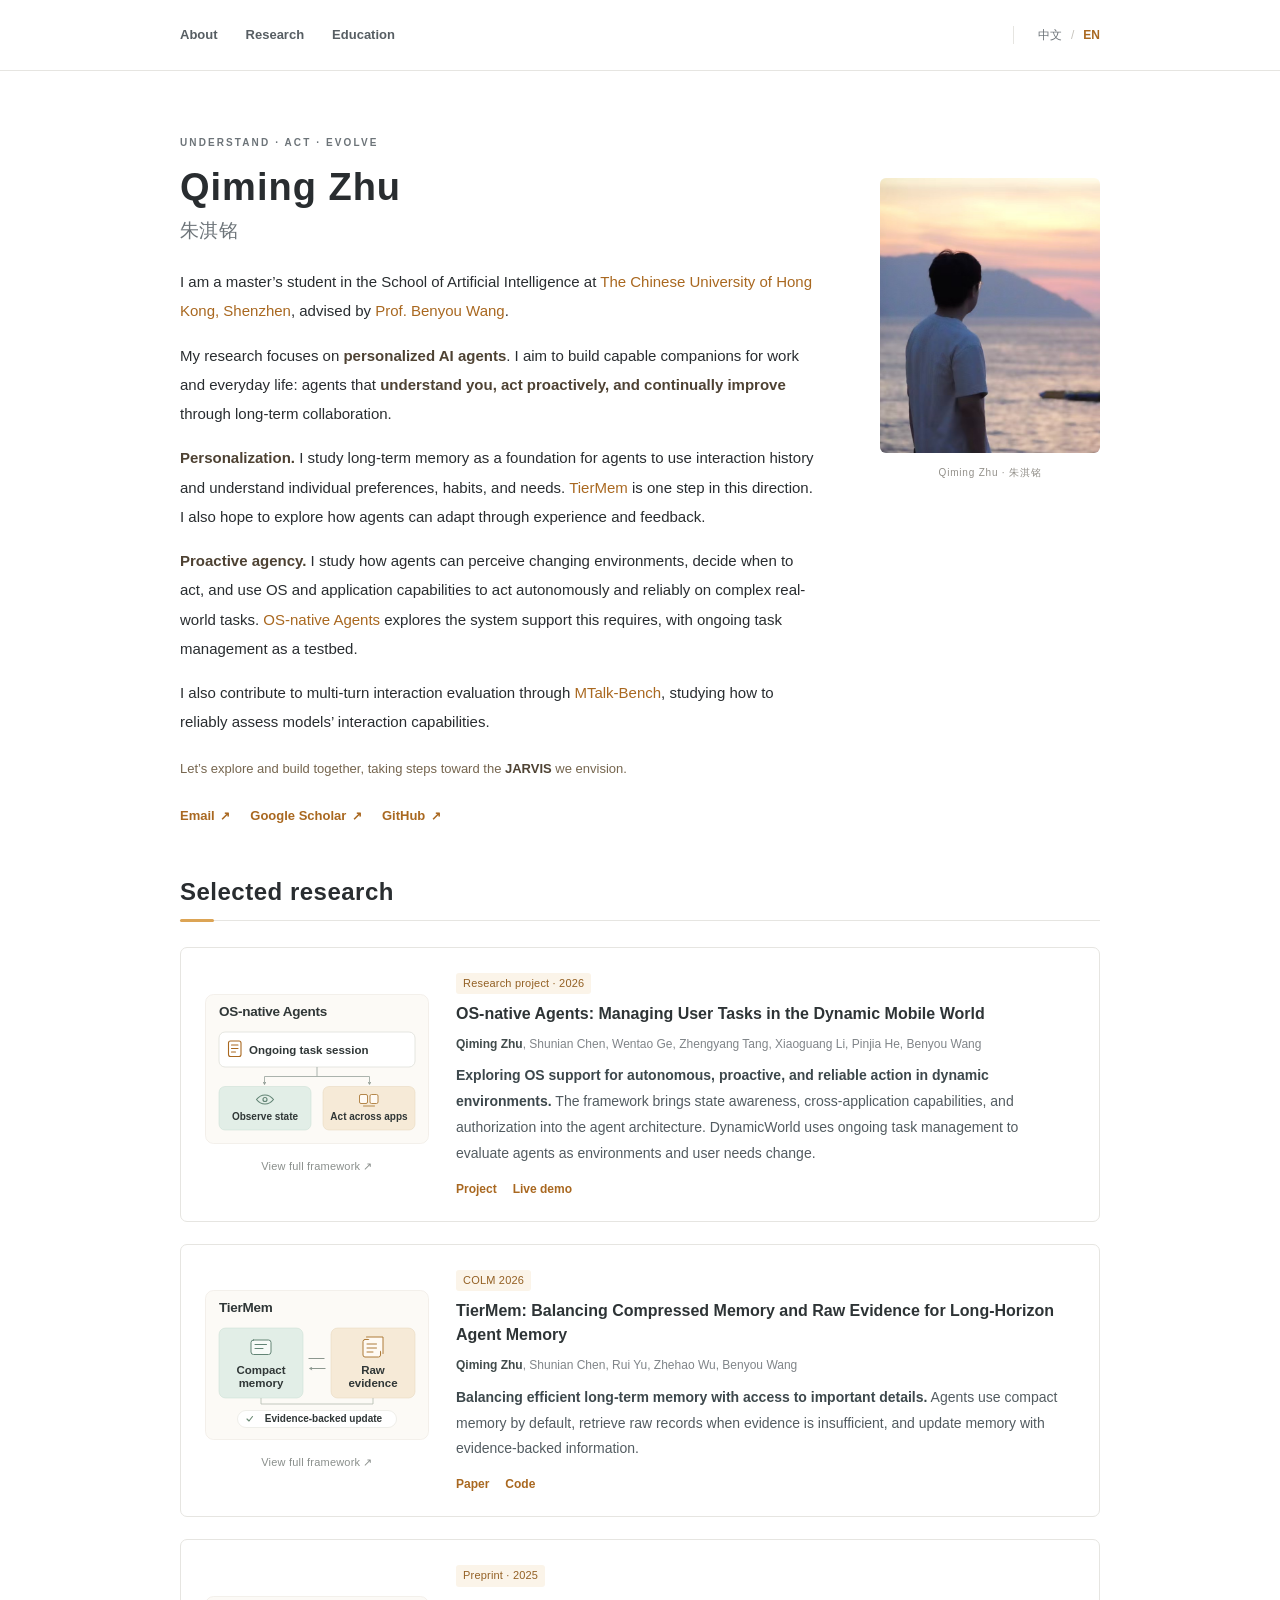
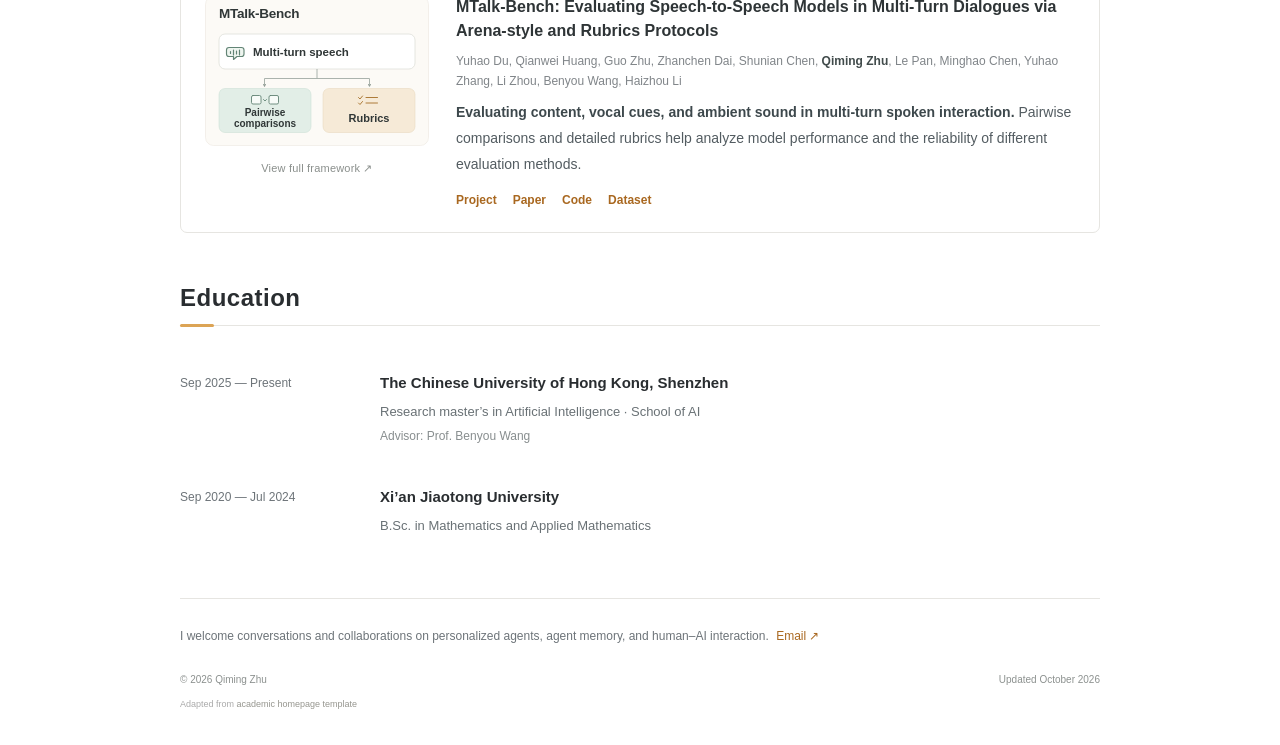
==== commit 64cb2859: "Frame personalized agents around understanding, proactive action, and growth" ====
--- a/en/index.html
+++ b/en/index.html
@@ -5,7 +5,7 @@
   <meta name="viewport" content="width=device-width, initial-scale=1">
   <meta name="color-scheme" content="light">
   <title>Qiming Zhu · 朱淇铭 | Personal website</title>
-  <meta name="description" content="Qiming Zhu is a master’s student at CUHK-Shenzhen researching personalized AI agents, with a focus on long-term memory, ongoing task management, and multi-turn interaction evaluation.">
+  <meta name="description" content="Qiming Zhu researches personalized AI agents at CUHK-Shenzhen: building agents that understand you, act proactively, and continually improve through long-term collaboration.">
   <meta name="author" content="Qiming Zhu">
   <link rel="canonical" href="https://qiming-zhu.github.io/en/">
   <link rel="alternate" hreflang="zh-CN" href="https://qiming-zhu.github.io/">
@@ -13,7 +13,7 @@
   <link rel="alternate" hreflang="x-default" href="https://qiming-zhu.github.io/">
   <meta property="og:type" content="profile">
   <meta property="og:title" content="Qiming Zhu · 朱淇铭">
-  <meta property="og:description" content="Qiming Zhu is a master’s student at CUHK-Shenzhen researching personalized AI agents, with a focus on long-term memory, ongoing task management, and multi-turn interaction evaluation.">
+  <meta property="og:description" content="Qiming Zhu researches personalized AI agents at CUHK-Shenzhen: building agents that understand you, act proactively, and continually improve through long-term collaboration.">
   <meta property="og:url" content="https://qiming-zhu.github.io/en/">
   <meta property="og:image" content="https://qiming-zhu.github.io/images/me.jpg">
   <meta property="og:locale" content="en_US">
@@ -44,11 +44,11 @@
   <main id="main" class="page">
     <section id="about" class="about-section" aria-labelledby="name">
       <div class="bio">
-        <p class="eyebrow">PERSONALIZED AGENTS</p>
+        <p class="eyebrow">UNDERSTAND · ACT · EVOLVE</p>
         <h1 id="name">Qiming Zhu<span class="other-name">朱淇铭</span></h1>
-        <p>I am a master’s student in the School of Artificial Intelligence at <a href="https://www.cuhk.edu.cn/en" target="_blank" rel="noopener noreferrer">The Chinese University of Hong Kong, Shenzhen</a>, advised by <a href="https://wabyking.github.io/" target="_blank" rel="noopener noreferrer">Prof. Benyou Wang</a>.</p><p>My research focuses on <strong>personalized AI agents</strong>. I aim to build agents that understand their users over time, reliably manage ongoing tasks, and learn from experience and feedback, in work and everyday life.</p>
-        <p class="current-work">My current work focuses on <strong>long-term memory and ongoing task management</strong>. In <a href="#tiermem">TierMem</a>, I study how agents can use interaction history efficiently while retaining important details. In <a href="#os-native">OS-native Agents</a>, I explore the operating system support needed for agents to manage ongoing tasks across applications. I also work on reliable evaluation of multi-turn spoken interaction through <a href="#mtalk">MTalk-Bench</a>.</p>
-        <p class="vision">I hope these efforts bring us closer to building a <strong>JARVIS</strong> we can work with over the long term.</p>
+        <p>I am a master’s student in the School of Artificial Intelligence at <a href="https://www.cuhk.edu.cn/en" target="_blank" rel="noopener noreferrer">The Chinese University of Hong Kong, Shenzhen</a>, advised by <a href="https://wabyking.github.io/" target="_blank" rel="noopener noreferrer">Prof. Benyou Wang</a>.</p><p>My research focuses on <strong>personalized AI agents</strong>. I aim to build capable companions for work and everyday life: agents that <strong>understand you, act proactively, and continually improve</strong> through long-term collaboration.</p>
+        <div class="research-directions"><p><strong>Personalization.</strong> I study long-term memory as a foundation for agents to use interaction history and understand individual preferences, habits, and needs. <a href="#tiermem">TierMem</a> is one step in this direction. I also hope to explore how agents can adapt through experience and feedback.</p><p><strong>Proactive agency.</strong> I study how agents can perceive changing environments, decide when to act, and use OS and application capabilities to act autonomously and reliably on complex real-world tasks. <a href="#os-native">OS-native Agents</a> explores the system support this requires, with ongoing task management as a testbed.</p><p>I also contribute to multi-turn interaction evaluation through <a href="#mtalk">MTalk-Bench</a>, studying how to reliably assess models’ interaction capabilities.</p></div>
+        <p class="vision">Let’s explore and build together, taking steps toward the <strong>JARVIS</strong> we envision.</p>
         <div class="contact-links">
           <a href="mailto:225085006@link.cuhk.edu.cn">Email <span aria-hidden="true">↗</span></a>
           <a class="" href="https://scholar.google.com/citations?user=vwQ1_0AAAAAJ" target="_blank" rel="noopener noreferrer">Google Scholar <span aria-hidden="true">↗</span></a>
@@ -69,7 +69,7 @@
             <div class="paper-meta"><span>Research project · 2026</span></div>
             <h3><a class="" href="https://qiming-zhu.github.io/OSNativeAgent-trajectories/" target="_blank" rel="noopener noreferrer">OS-native Agents: Managing User Tasks in the Dynamic Mobile World</a></h3>
             <p class="authors"><strong>Qiming Zhu</strong>, Shunian Chen, Wentao Ge, Zhengyang Tang, Xiaoguang Li, Pinjia He, Benyou Wang</p>
-            <p class="summary"><strong>Exploring the native OS support agents need to manage ongoing mobile tasks.</strong> The framework brings state awareness, cross-application capabilities, and authorization into the agent architecture. DynamicWorld evaluates ongoing task management as environments and user needs change.</p>
+            <p class="summary"><strong>Exploring OS support for autonomous, proactive, and reliable action in dynamic environments.</strong> The framework brings state awareness, cross-application capabilities, and authorization into the agent architecture. DynamicWorld uses ongoing task management to evaluate agents as environments and user needs change.</p>
             <div class="resource-links"><a class="resource-link" href="https://qiming-zhu.github.io/OSNativeAgent-trajectories/" target="_blank" rel="noopener noreferrer">Project</a><a class="resource-link" href="https://qiming-zhu.github.io/OSNativeAgent-trajectories/demo/" target="_blank" rel="noopener noreferrer">Live demo</a></div>
           </div>
         </article>
--- a/stylesheet.css
+++ b/stylesheet.css
@@ -10,3 +10,5 @@
 
 /* Keep the aspiration quieter than the research statement. */
 .bio p.vision{font-size:13px;line-height:1.9;color:#76664f;margin:20px 0 0}.summary strong{font-weight:600;color:#3d484c}@media(max-width:700px){.bio p.vision{font-size:13px}.portrait{margin-top:32px}}@media(max-width:460px){.bio p.vision{margin-top:0}.portrait{margin:0}}
+
+.research-directions{min-width:0}.research-directions p+p{margin-top:15px}
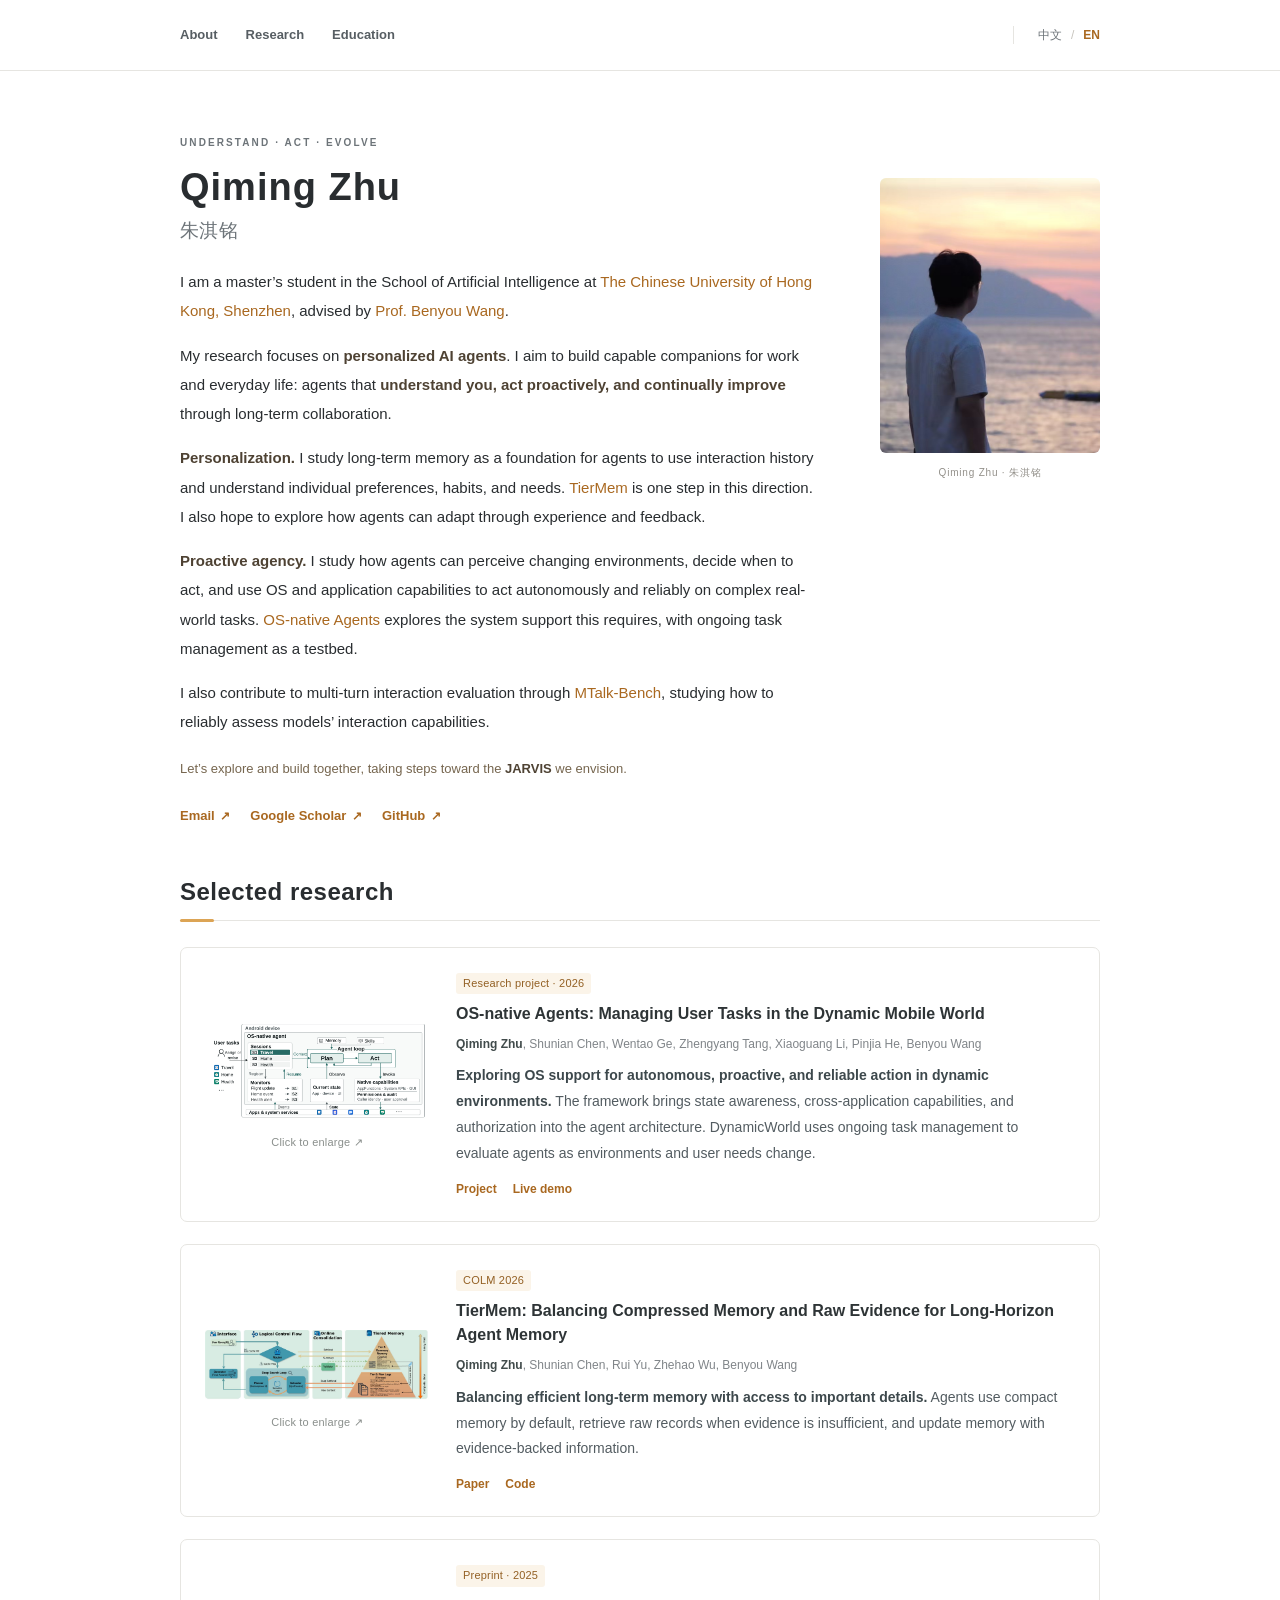
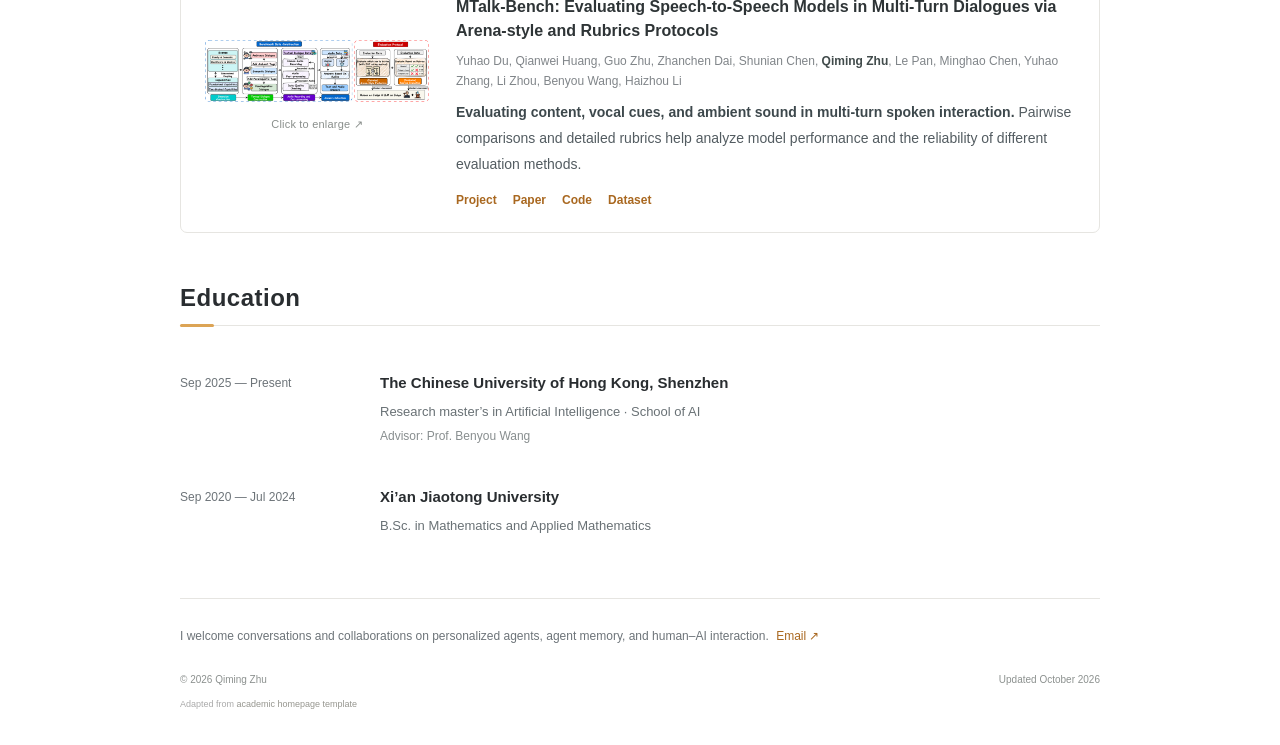
==== commit 231f04d4: "Restore original research images on publication cards" ====
--- a/en/index.html
+++ b/en/index.html
@@ -62,8 +62,8 @@
       <div class="publications">
         <article class="publication" id="os-native">
           <a class="research-figure" href="../images/research/os-native-framework.png" data-lightbox data-figure-caption="OS-native Agent framework with persistent task sessions, native state monitors, cross-application capabilities, and authorization." aria-label="View full research figure: OS-native Agents">
-            <img src="../images/research/os-native-thumbnail.svg" alt="Conceptual overview: an ongoing task session observes changes and acts across applications." loading="lazy" decoding="async" width="448" height="300">
-            <span class="figure-hint">View full framework ↗</span>
+            <img src="../images/research/os-native-framework.png" alt="OS-native Agent framework with persistent task sessions, native state monitors, cross-application capabilities, and authorization." loading="lazy" decoding="async" width="1698" height="780">
+            <span class="figure-hint">Click to enlarge ↗</span>
           </a>
           <div class="publication-copy">
             <div class="paper-meta"><span>Research project · 2026</span></div>
@@ -75,8 +75,8 @@
         </article>
         <article class="publication" id="tiermem">
           <a class="research-figure" href="../images/research/tiermem-overview.jpg" data-lightbox data-figure-caption="TierMem architecture linking summary memory to raw evidence with a router and consolidation loop." aria-label="View full research figure: TierMem">
-            <img src="../images/research/tiermem-thumbnail.svg" alt="Conceptual overview: compact memory connects to raw evidence through retrieval and evidence-backed updates." loading="lazy" decoding="async" width="448" height="300">
-            <span class="figure-hint">View full framework ↗</span>
+            <img src="../images/research/tiermem-overview.jpg" alt="TierMem architecture linking summary memory to raw evidence with a router and consolidation loop." loading="lazy" decoding="async" width="1440" height="449">
+            <span class="figure-hint">Click to enlarge ↗</span>
           </a>
           <div class="publication-copy">
             <div class="paper-meta"><span>COLM 2026</span></div>
@@ -88,8 +88,8 @@
         </article>
         <article class="publication" id="mtalk">
           <a class="research-figure" href="../images/research/mtalk-overview.png" data-lightbox data-figure-caption="MTalk-Bench overview connecting speech-aware data construction with Arena-style and rubric-based evaluation." aria-label="View full research figure: MTalk-Bench">
-            <img src="../images/research/mtalk-thumbnail.svg" alt="Conceptual overview: multi-turn speech is evaluated through pairwise comparisons and rubrics." loading="lazy" decoding="async" width="448" height="300">
-            <span class="figure-hint">View full framework ↗</span>
+            <img src="../images/research/mtalk-overview.png" alt="MTalk-Bench overview connecting speech-aware data construction with Arena-style and rubric-based evaluation." loading="lazy" decoding="async" width="1600" height="448">
+            <span class="figure-hint">Click to enlarge ↗</span>
           </a>
           <div class="publication-copy">
             <div class="paper-meta"><span>Preprint · 2025</span></div>
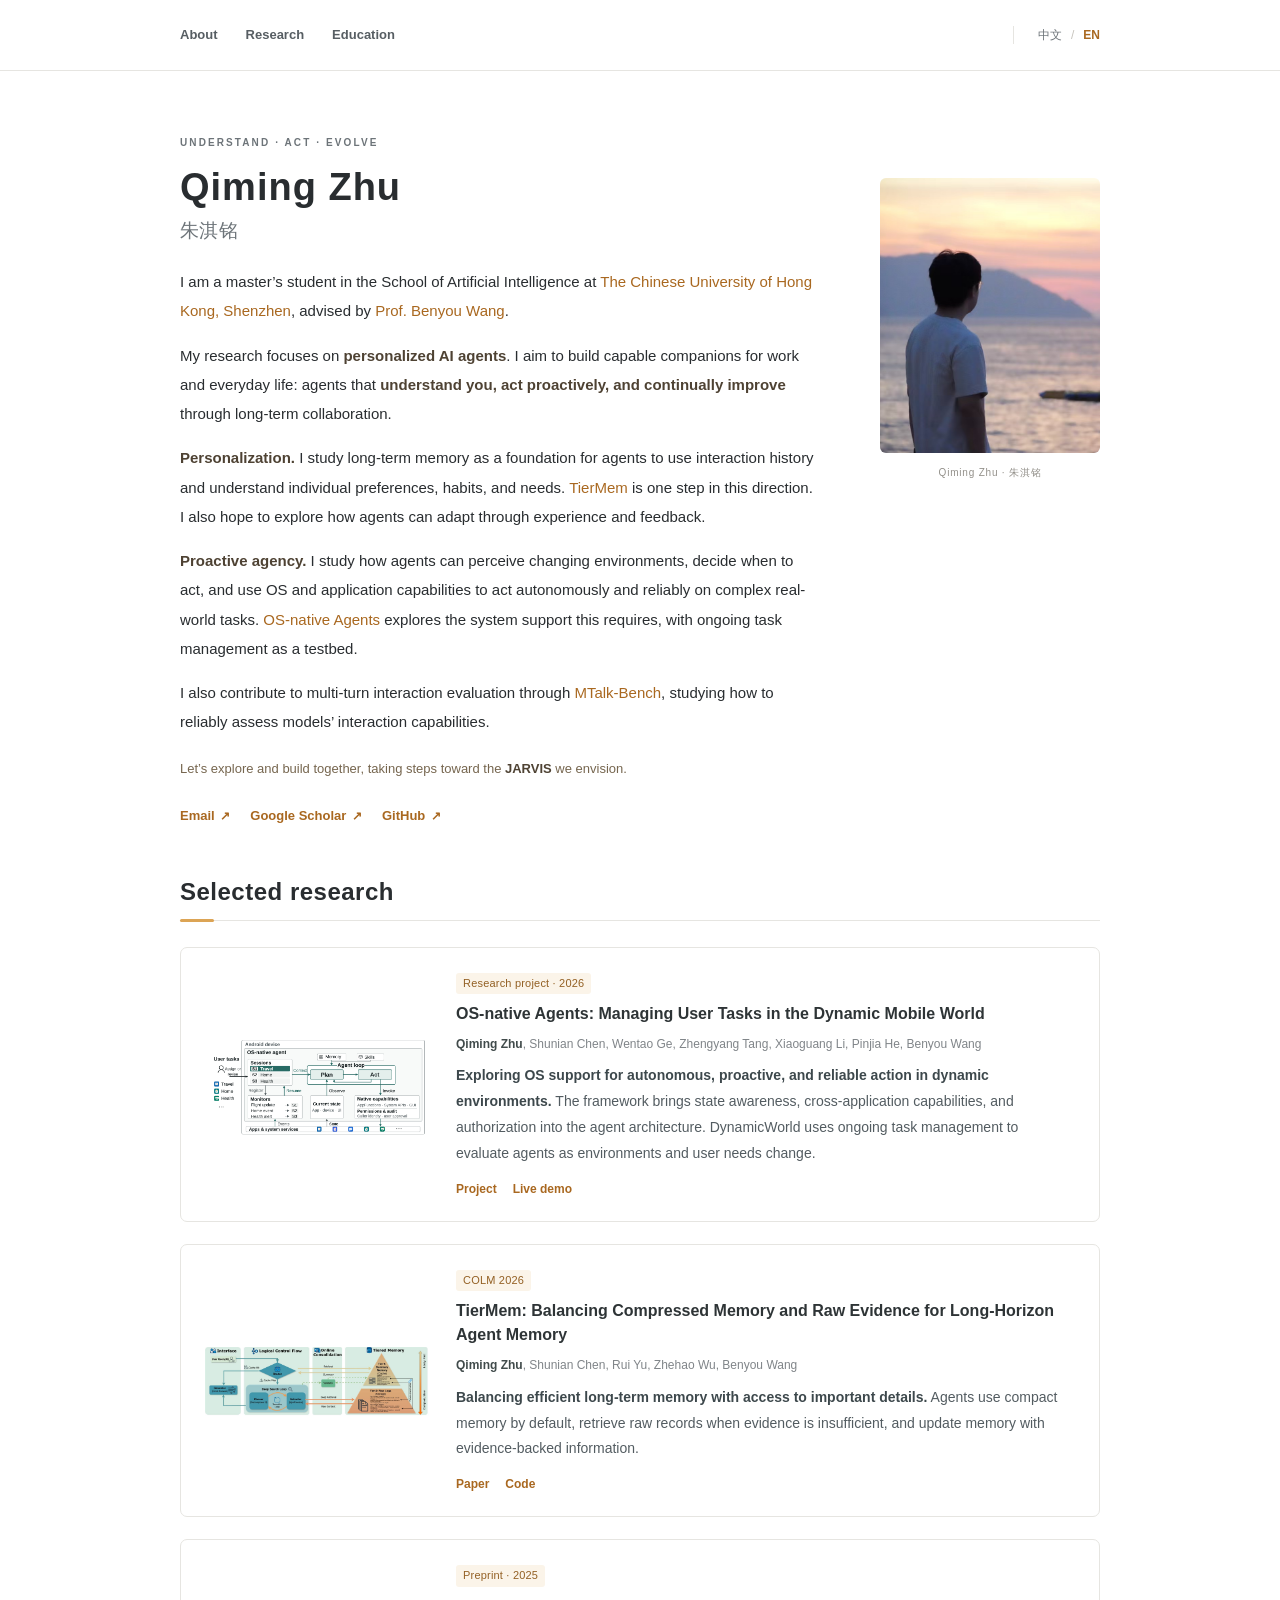
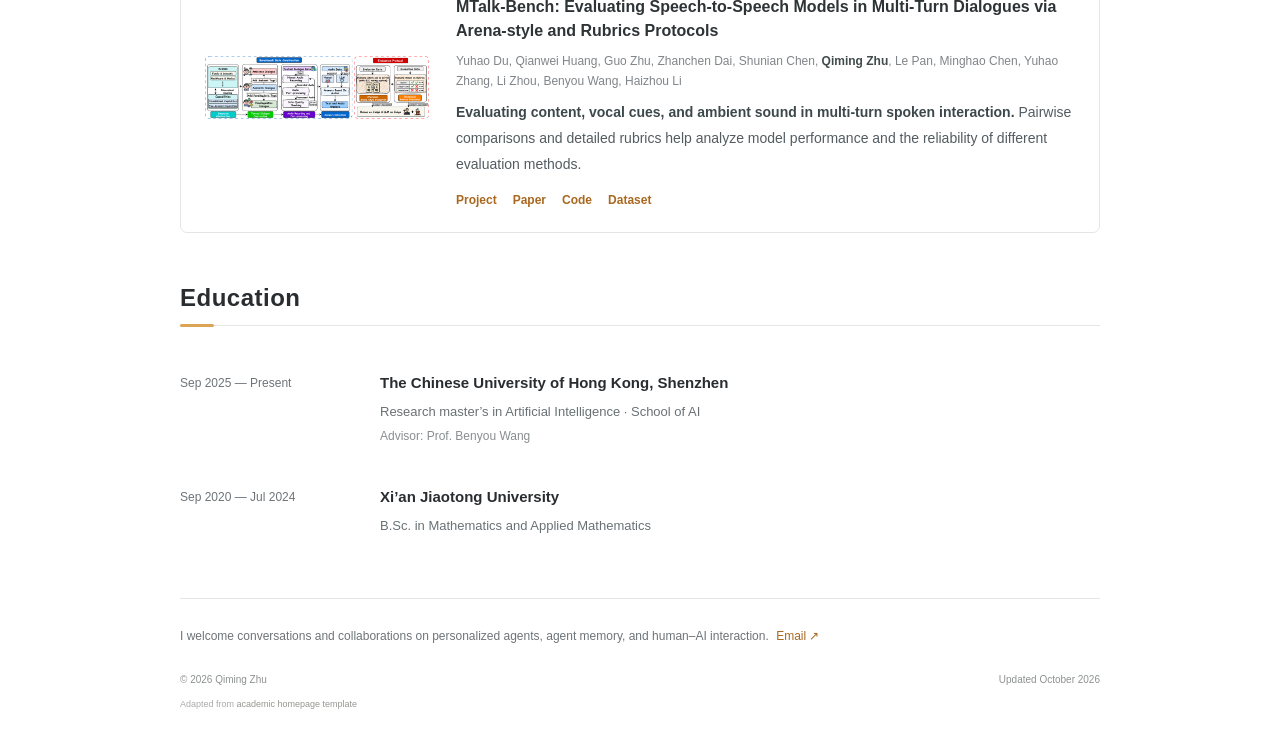
==== commit c6869d0c: "Remove unnecessary image enlargement prompts" ====
--- a/en/index.html
+++ b/en/index.html
@@ -63,7 +63,6 @@
         <article class="publication" id="os-native">
           <a class="research-figure" href="../images/research/os-native-framework.png" data-lightbox data-figure-caption="OS-native Agent framework with persistent task sessions, native state monitors, cross-application capabilities, and authorization." aria-label="View full research figure: OS-native Agents">
             <img src="../images/research/os-native-framework.png" alt="OS-native Agent framework with persistent task sessions, native state monitors, cross-application capabilities, and authorization." loading="lazy" decoding="async" width="1698" height="780">
-            <span class="figure-hint">Click to enlarge ↗</span>
           </a>
           <div class="publication-copy">
             <div class="paper-meta"><span>Research project · 2026</span></div>
@@ -76,7 +75,6 @@
         <article class="publication" id="tiermem">
           <a class="research-figure" href="../images/research/tiermem-overview.jpg" data-lightbox data-figure-caption="TierMem architecture linking summary memory to raw evidence with a router and consolidation loop." aria-label="View full research figure: TierMem">
             <img src="../images/research/tiermem-overview.jpg" alt="TierMem architecture linking summary memory to raw evidence with a router and consolidation loop." loading="lazy" decoding="async" width="1440" height="449">
-            <span class="figure-hint">Click to enlarge ↗</span>
           </a>
           <div class="publication-copy">
             <div class="paper-meta"><span>COLM 2026</span></div>
@@ -89,7 +87,6 @@
         <article class="publication" id="mtalk">
           <a class="research-figure" href="../images/research/mtalk-overview.png" data-lightbox data-figure-caption="MTalk-Bench overview connecting speech-aware data construction with Arena-style and rubric-based evaluation." aria-label="View full research figure: MTalk-Bench">
             <img src="../images/research/mtalk-overview.png" alt="MTalk-Bench overview connecting speech-aware data construction with Arena-style and rubric-based evaluation." loading="lazy" decoding="async" width="1600" height="448">
-            <span class="figure-hint">Click to enlarge ↗</span>
           </a>
           <div class="publication-copy">
             <div class="paper-meta"><span>Preprint · 2025</span></div>
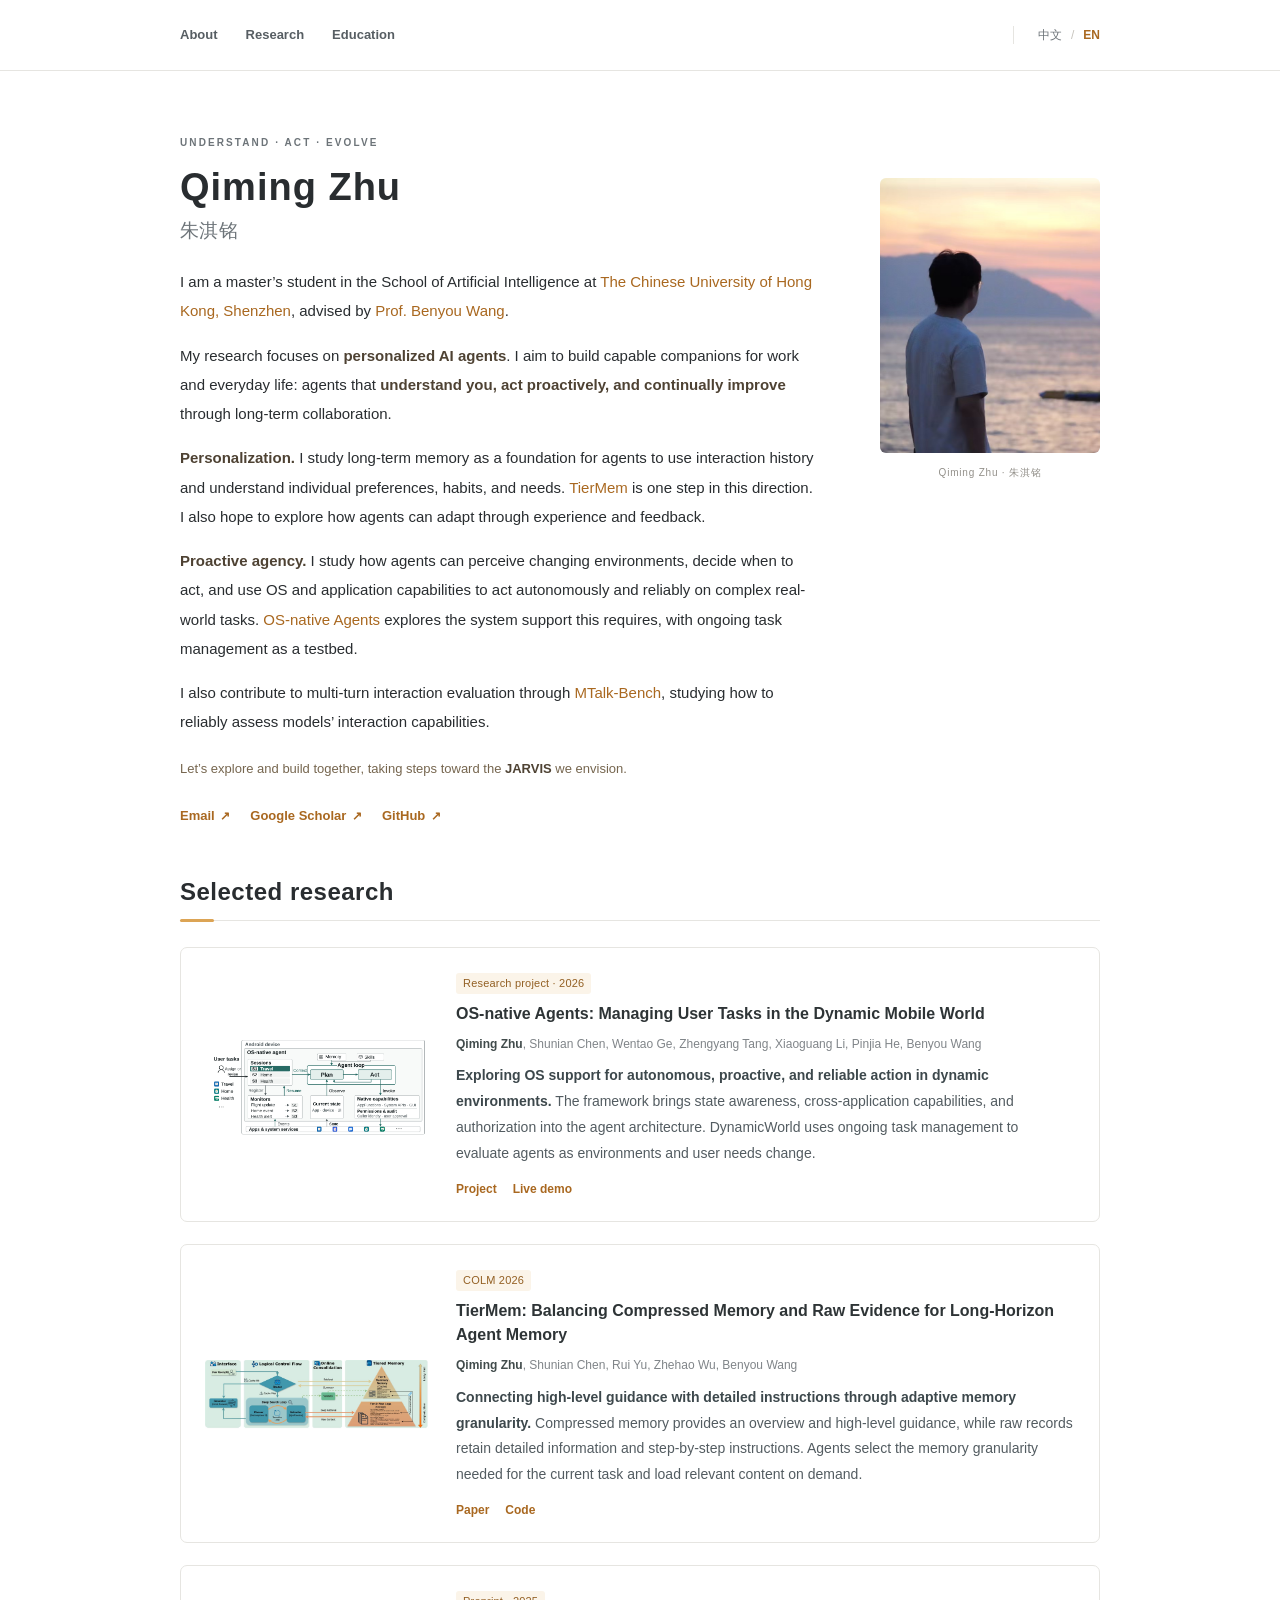
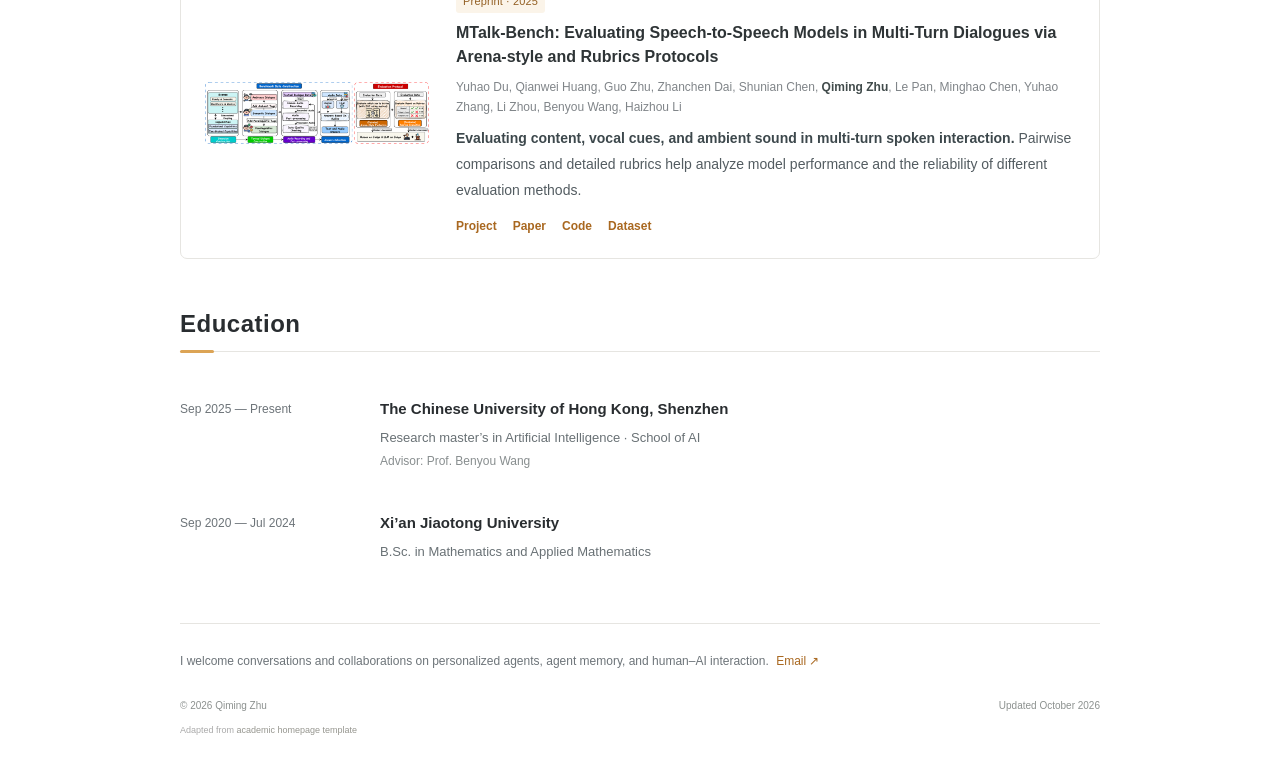
==== commit c22e3c93: "Describe TierMem through adaptive granularity and on-demand memory loading" ====
--- a/en/index.html
+++ b/en/index.html
@@ -80,7 +80,7 @@
             <div class="paper-meta"><span>COLM 2026</span></div>
             <h3><a class="" href="https://openreview.net/forum?id=svKCa4itcd" target="_blank" rel="noopener noreferrer">TierMem: Balancing Compressed Memory and Raw Evidence for Long-Horizon Agent Memory</a></h3>
             <p class="authors"><strong>Qiming Zhu</strong>, Shunian Chen, Rui Yu, Zhehao Wu, Benyou Wang</p>
-            <p class="summary"><strong>Balancing efficient long-term memory with access to important details.</strong> Agents use compact memory by default, retrieve raw records when evidence is insufficient, and update memory with evidence-backed information.</p>
+            <p class="summary"><strong>Connecting high-level guidance with detailed instructions through adaptive memory granularity.</strong> Compressed memory provides an overview and high-level guidance, while raw records retain detailed information and step-by-step instructions. Agents select the memory granularity needed for the current task and load relevant content on demand.</p>
             <div class="resource-links"><a class="resource-link" href="https://openreview.net/forum?id=svKCa4itcd" target="_blank" rel="noopener noreferrer">Paper</a><a class="resource-link" href="https://github.com/FreedomIntelligence/Tiermem" target="_blank" rel="noopener noreferrer">Code</a></div>
           </div>
         </article>
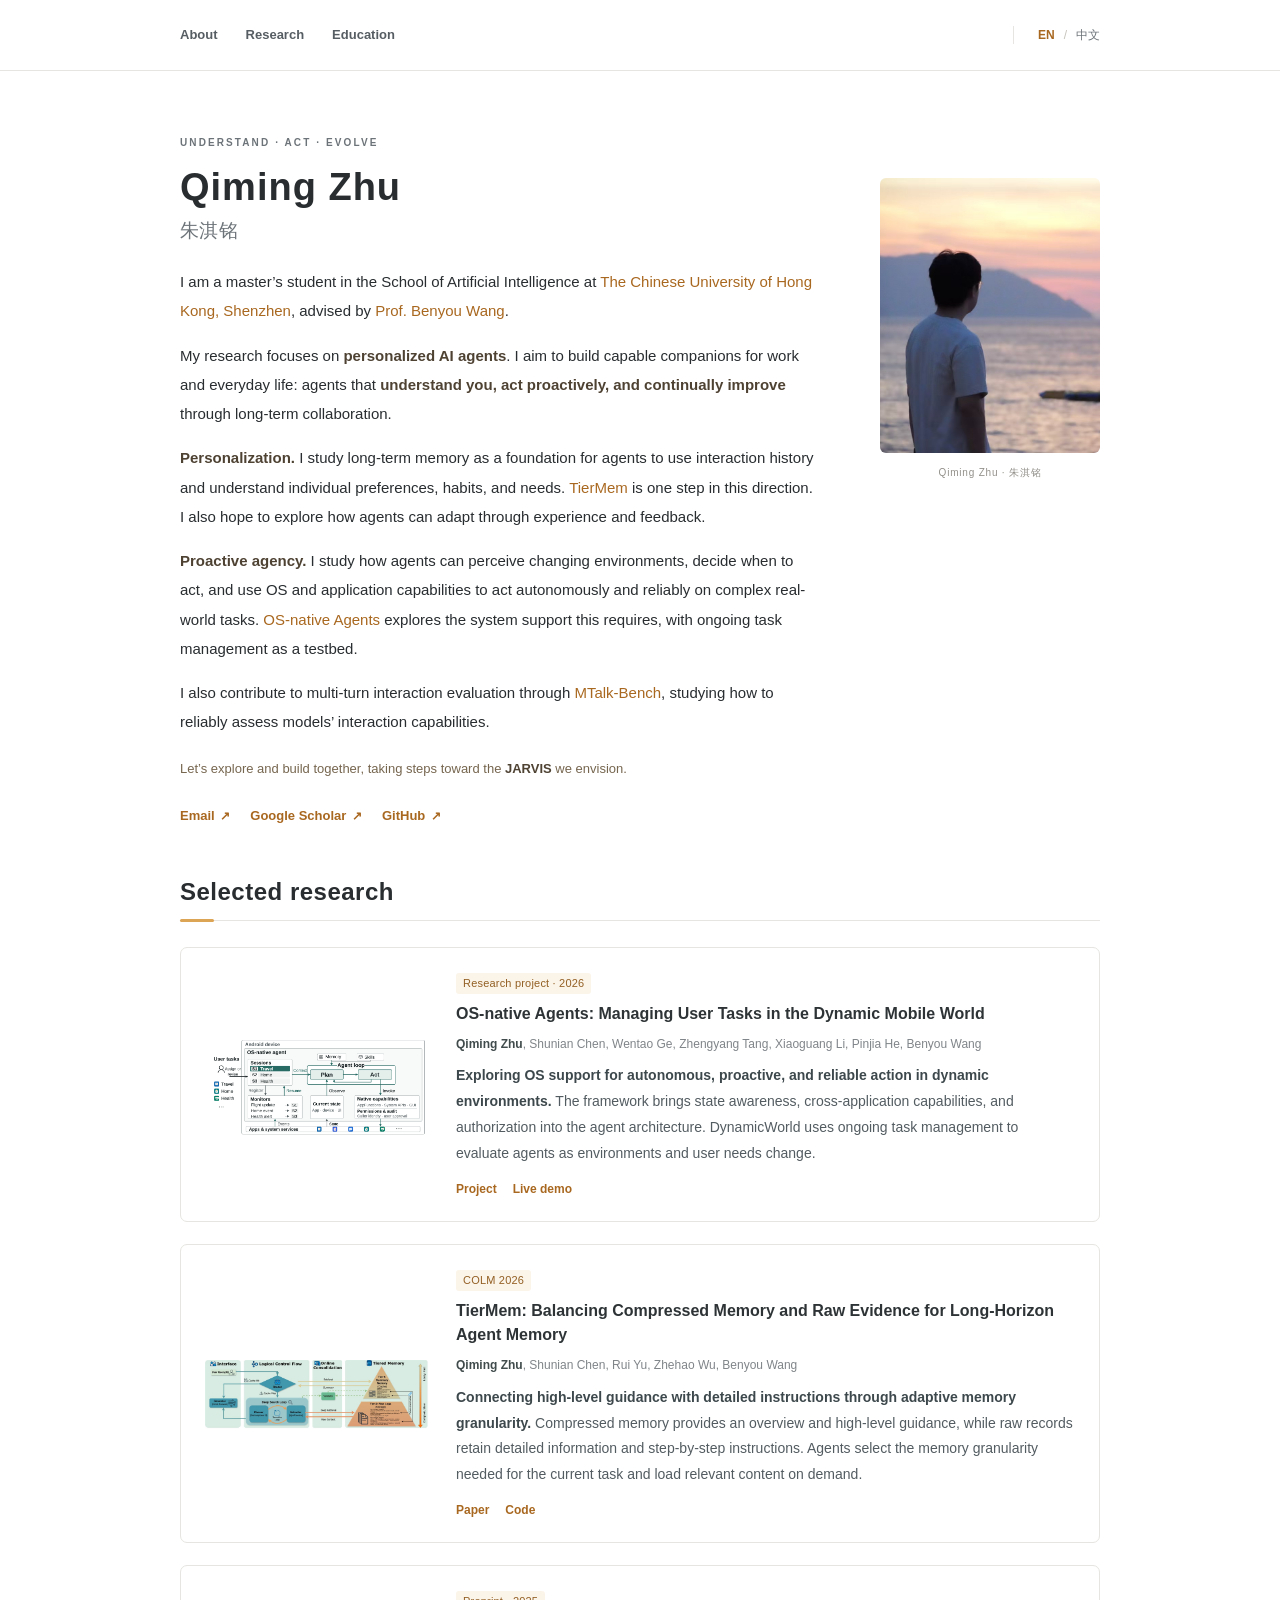
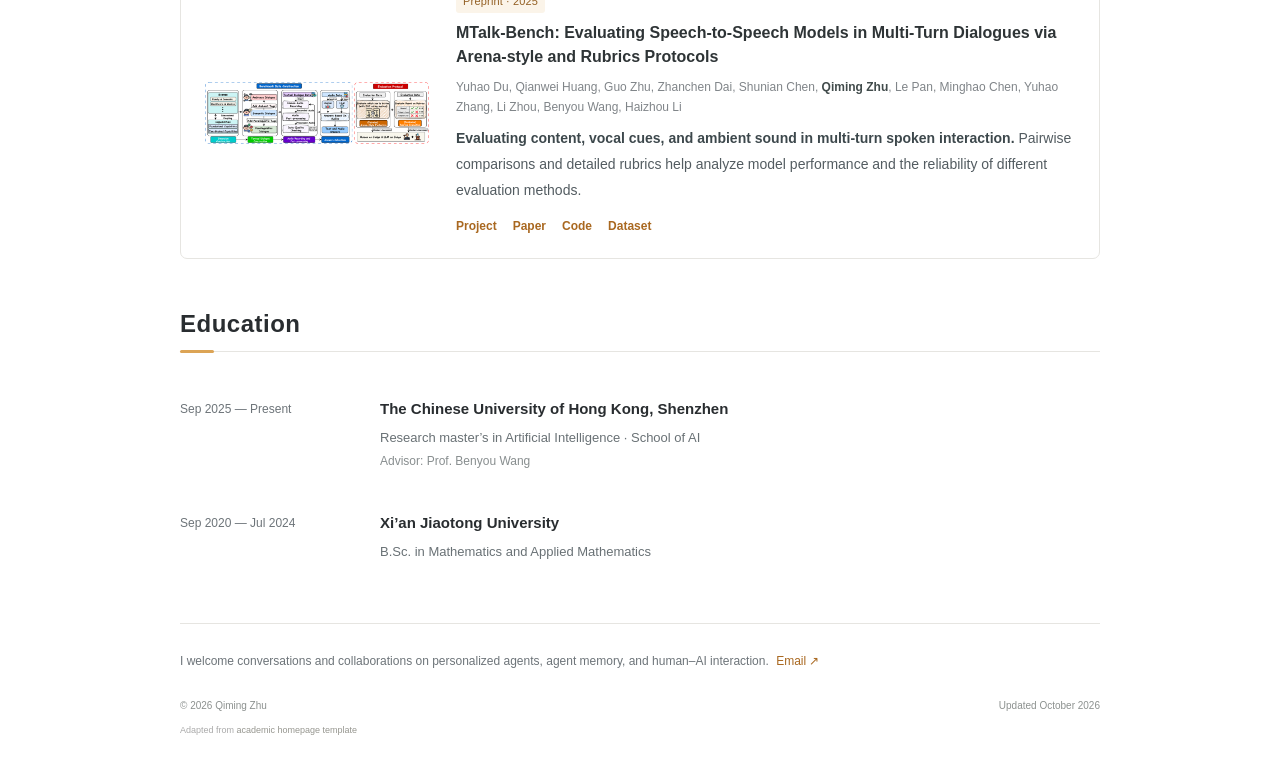
==== commit ea98bd15: "Make English the default homepage and keep Chinese at /zh/" ====
--- a/en/index.html
+++ b/en/index.html
@@ -7,14 +7,14 @@
   <title>Qiming Zhu · 朱淇铭 | Personal website</title>
   <meta name="description" content="Qiming Zhu researches personalized AI agents at CUHK-Shenzhen: building agents that understand you, act proactively, and continually improve through long-term collaboration.">
   <meta name="author" content="Qiming Zhu">
-  <link rel="canonical" href="https://qiming-zhu.github.io/en/">
-  <link rel="alternate" hreflang="zh-CN" href="https://qiming-zhu.github.io/">
-  <link rel="alternate" hreflang="en" href="https://qiming-zhu.github.io/en/">
+  <link rel="canonical" href="https://qiming-zhu.github.io/">
+  <link rel="alternate" hreflang="zh-CN" href="https://qiming-zhu.github.io/zh/">
+  <link rel="alternate" hreflang="en" href="https://qiming-zhu.github.io/">
   <link rel="alternate" hreflang="x-default" href="https://qiming-zhu.github.io/">
   <meta property="og:type" content="profile">
   <meta property="og:title" content="Qiming Zhu · 朱淇铭">
   <meta property="og:description" content="Qiming Zhu researches personalized AI agents at CUHK-Shenzhen: building agents that understand you, act proactively, and continually improve through long-term collaboration.">
-  <meta property="og:url" content="https://qiming-zhu.github.io/en/">
+  <meta property="og:url" content="https://qiming-zhu.github.io/">
   <meta property="og:image" content="https://qiming-zhu.github.io/images/me.jpg">
   <meta property="og:locale" content="en_US">
   <meta name="twitter:card" content="summary">
@@ -22,23 +22,27 @@
   <script type="application/ld+json">{"@context": "https://schema.org", "@type": "Person", "name": "Qiming Zhu", "alternateName": "朱淇铭", "url": "https://qiming-zhu.github.io/", "image": "https://qiming-zhu.github.io/images/me.jpg", "affiliation": {"@type": "CollegeOrUniversity", "name": "The Chinese University of Hong Kong, Shenzhen"}, "sameAs": ["https://github.com/Qiming-Zhu", "https://scholar.google.com/citations?user=vwQ1_0AAAAAJ"]}</script>
   <script>
   try {
-    const explicit = new URL(location.href).searchParams.get('lang');
-    const saved = localStorage.getItem('qiming-language');
-    if (explicit === 'zh' || explicit === 'en') localStorage.setItem('qiming-language', explicit);
-    else if ('en' === 'en') localStorage.setItem('qiming-language', 'en');
-    else if (saved === 'en') location.replace('en/?lang=en' + location.hash);
+    const url = new URL(location.href);
+    const explicit = url.searchParams.get('lang');
+    if ((explicit === 'zh' || explicit === 'en') && explicit !== 'en') {
+      url.pathname = new URL(explicit === 'zh' ? '../zh/' : '../', location.href).pathname;
+      url.searchParams.delete('lang');
+      window.goatcounter = { no_onload: true };
+      location.replace(url.href);
+    }
   } catch (_) {}
   </script>
   <script src="../site.js" defer></script>
+  <script data-goatcounter="https://qiming-zhu.goatcounter.com/count" async src="https://gc.zgo.at/count.js"></script>
 </head>
 <body>
   <a class="skip-link" href="#main">Skip to main content</a>
   <header class="site-header"><div class="header-inner">
     <nav aria-label="Main navigation"><a href="#about">About</a><a href="#research">Research</a><a href="#education">Education</a></nav>
     <div class="language-switch" aria-label="Language">
-      <a href="../?lang=zh" lang="zh-CN" data-language-link="zh" >中文</a>
+      <a href="../" lang="en" data-language-link="en" aria-current="page">EN</a>
       <span aria-hidden="true">/</span>
-      <a href="?lang=en" lang="en" data-language-link="en" aria-current="page">EN</a>
+      <a href="../zh/" lang="zh-CN" data-language-link="zh" >中文</a>
     </div>
   </div></header>
   <main id="main" class="page">
